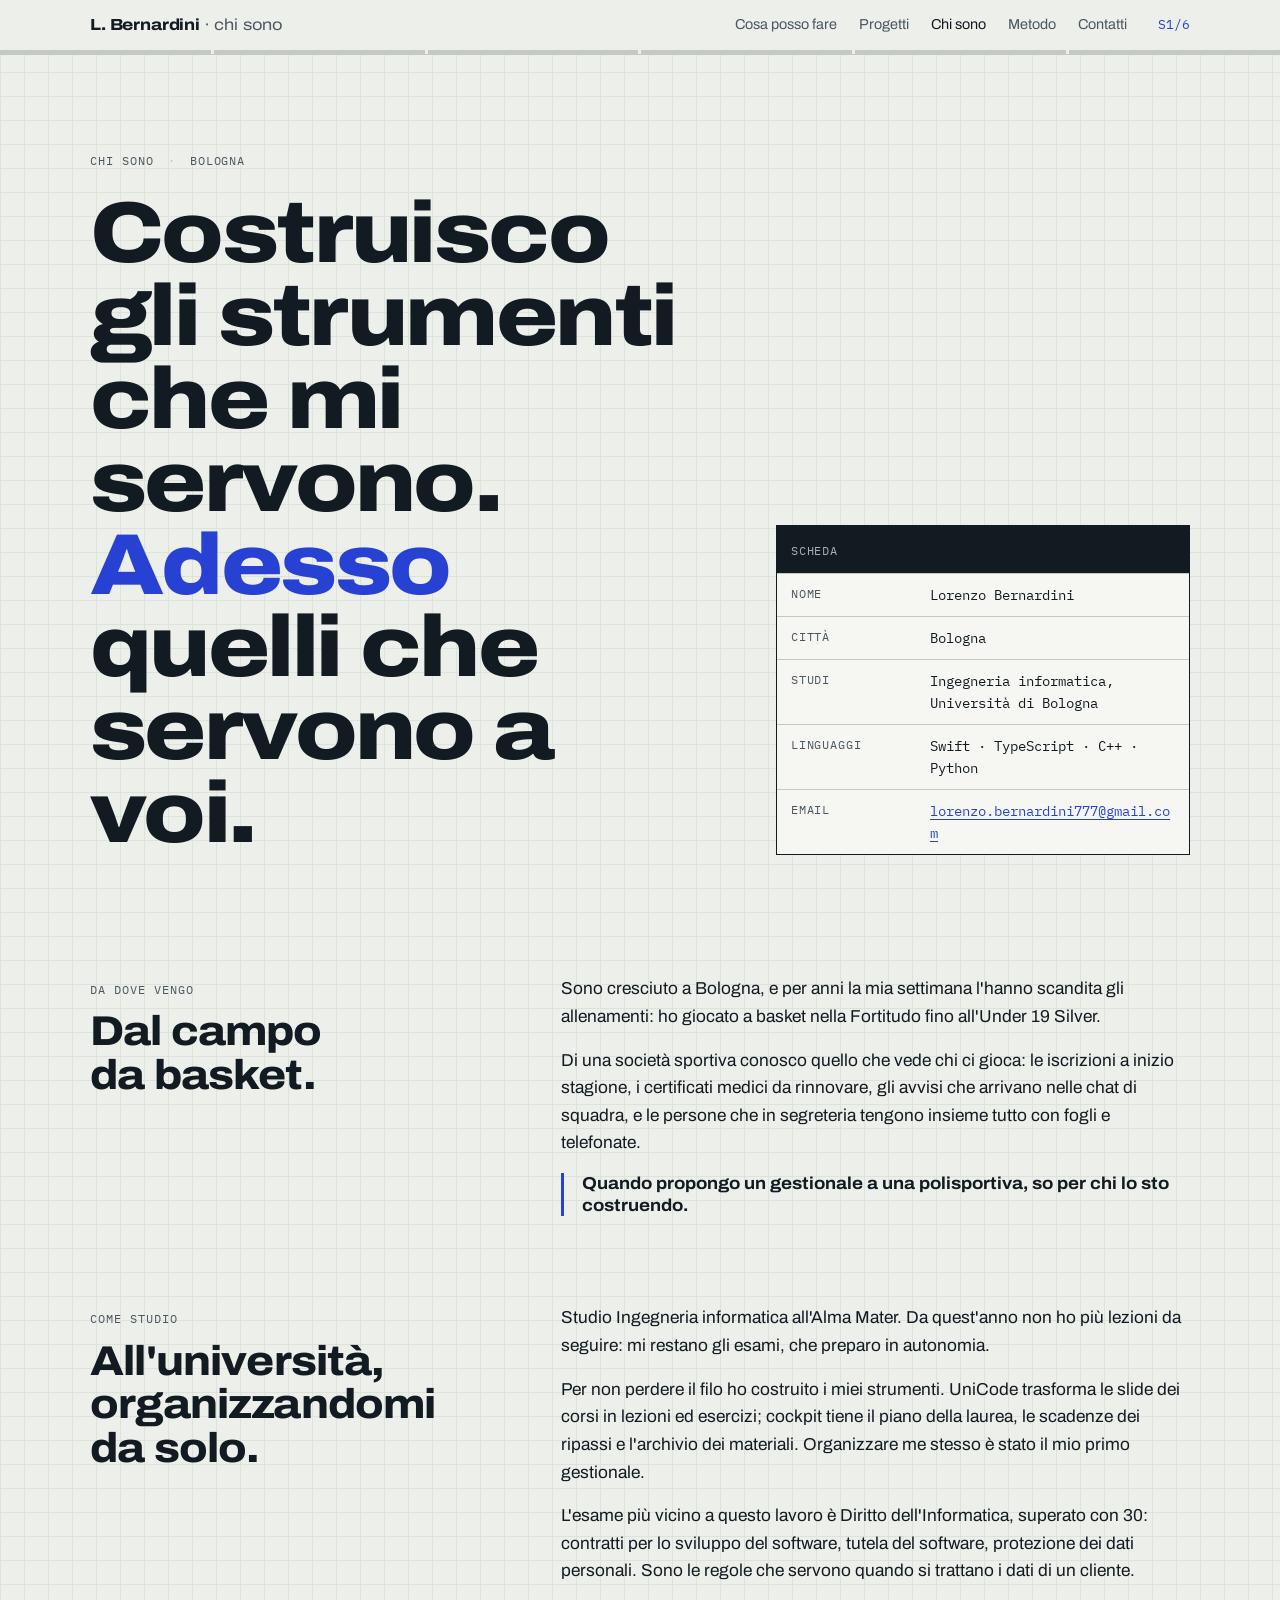
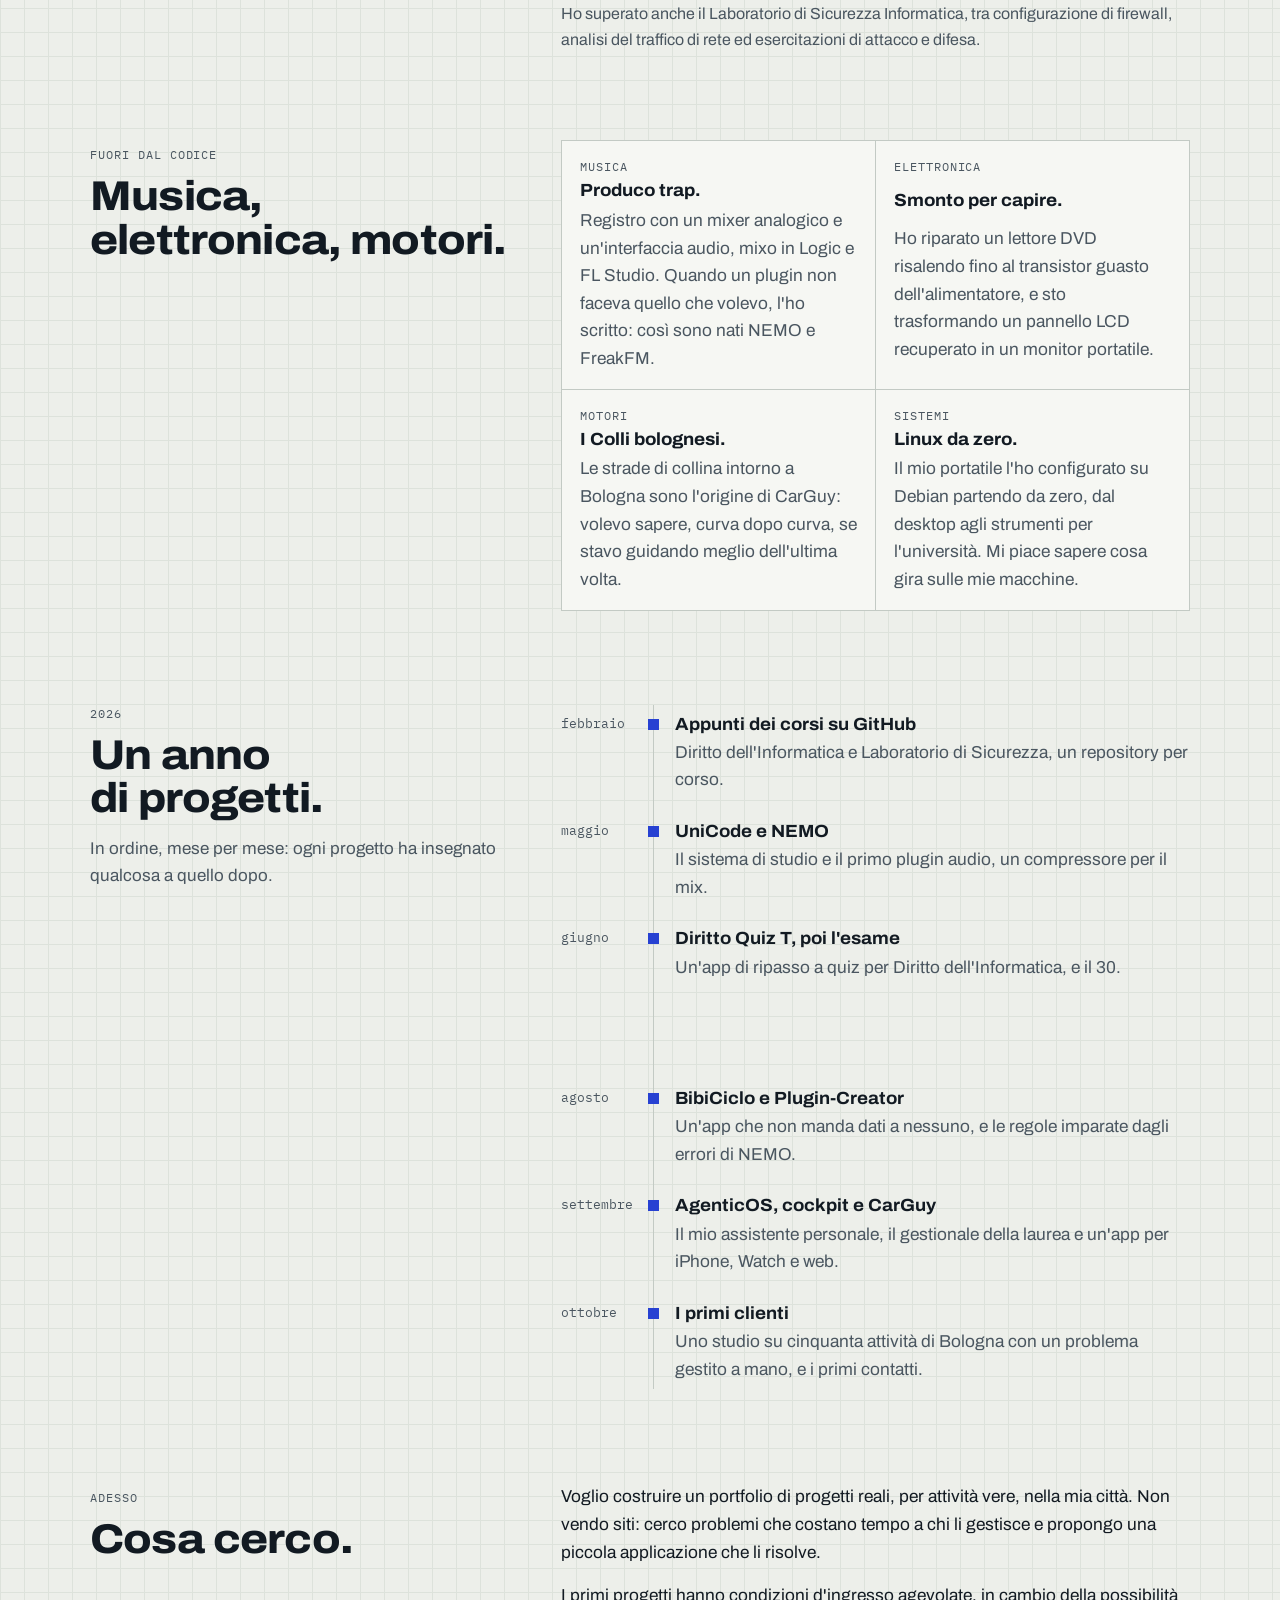
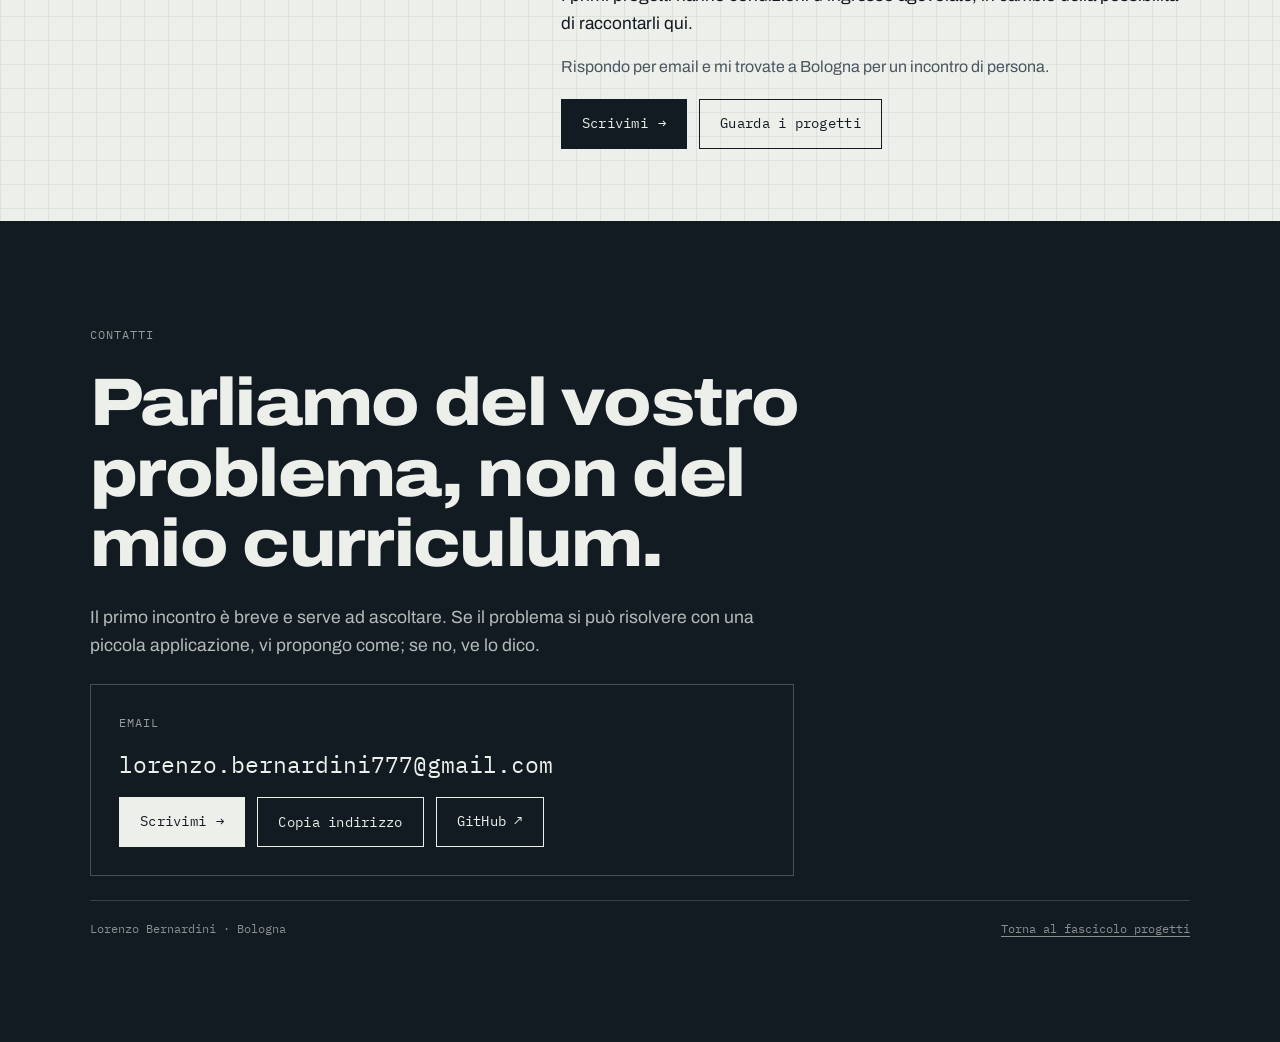
==== chisono.html @ 3ed221a1 "Funzioni da gestionale, cockpit, Chi sono, email" ====
<!doctype html>
<html lang="it">
<head>
<meta charset="utf-8">
<meta name="viewport" content="width=device-width, initial-scale=1, viewport-fit=cover">
<meta name="description" content="Chi è Lorenzo Bernardini: studente di Ingegneria informatica a Bologna, ex cestista della Fortitudo, produttore musicale.">
<title>Chi sono · Lorenzo Bernardini</title>
<link rel="preconnect" href="https://fonts.googleapis.com">
<link rel="preconnect" href="https://fonts.gstatic.com" crossorigin>
<link rel="stylesheet" href="https://fonts.googleapis.com/css2?family=Archivo:wdth,wght@62..125,300..900&family=IBM+Plex+Mono:wght@400;500;600&display=swap">
<link rel="stylesheet" href="assets/stile.css">
</head>
<body>
<header class="top">
  <div class="wrap top-row">
    <a class="brand" href="index.html">L. Bernardini <span>· chi sono</span></a>
    <nav class="nav" aria-label="Sezioni">
      <a href="index.html#funzioni">Cosa posso fare</a>
      <a href="index.html#progetti">Progetti</a>
      <a href="chisono.html" class="on" aria-current="page">Chi sono</a>
      <a href="index.html#metodo">Metodo</a>
      <a href="#contatti">Contatti</a>
      <span class="sector" id="sector" aria-hidden="true">S1/6</span>
    </nav>
  </div>
  <div class="sectors" aria-hidden="true"></div>
</header>

<main id="inizio">
  <section class="wrap bio-hero">
    <div>
      <div class="eyebrow label"><span>Chi sono</span><span>Bologna</span></div>
      <h1 id="titolo">Costruisco gli strumenti che mi servono. <em style="font-style:normal;color:var(--accent)">Adesso</em> quelli che servono a voi.</h1>
    </div>
    <div class="scheda rv">
      <div class="head"><span class="label">Scheda</span></div>
      <div><span class="label">Nome</span><span class="v">Lorenzo Bernardini</span></div>
      <div><span class="label">Città</span><span class="v">Bologna</span></div>
      <div><span class="label">Studi</span><span class="v">Ingegneria informatica, Università di Bologna</span></div>
      <div><span class="label">Linguaggi</span><span class="v">Swift · TypeScript · C++ · Python</span></div>
      <div><span class="label">Email</span><span class="v"><a href="#contatti">lorenzo.bernardini777@gmail.com</a></span></div>
    </div>
  </section>

  <div class="wrap chapters">
    <section class="chapter" id="campo" data-sector>
      <div class="rv">
        <span class="label">Da dove vengo</span>
        <h2>Dal campo da basket.</h2>
      </div>
      <div class="body rv">
        <p>Sono cresciuto a Bologna, e per anni la mia settimana l'hanno scandita gli allenamenti: ho giocato a basket nella Fortitudo fino all'Under 19 Silver.</p>
        <p>Di una società sportiva conosco quello che vede chi ci gioca: le iscrizioni a inizio stagione, i certificati medici da rinnovare, gli avvisi che arrivano nelle chat di squadra, e le persone che in segreteria tengono insieme tutto con fogli e telefonate.</p>
        <p class="pull">Quando propongo un gestionale a una polisportiva, so per chi lo sto costruendo.</p>
      </div>
    </section>

    <section class="chapter" id="studio" data-sector>
      <div class="rv">
        <span class="label">Come studio</span>
        <h2>All'università, organizzandomi da solo.</h2>
      </div>
      <div class="body rv">
        <p>Studio Ingegneria informatica all'Alma Mater. Da quest'anno non ho più lezioni da seguire: mi restano gli esami, che preparo in autonomia.</p>
        <p>Per non perdere il filo ho costruito i miei strumenti. UniCode trasforma le slide dei corsi in lezioni ed esercizi; cockpit tiene il piano della laurea, le scadenze dei ripassi e l'archivio dei materiali. Organizzare me stesso è stato il mio primo gestionale.</p>
        <p>L'esame più vicino a questo lavoro è Diritto dell'Informatica, superato con 30: contratti per lo sviluppo del software, tutela del software, protezione dei dati personali. Sono le regole che servono quando si trattano i dati di un cliente.</p>
        <p class="muted">Ho superato anche il Laboratorio di Sicurezza Informatica, tra configurazione di firewall, analisi del traffico di rete ed esercitazioni di attacco e difesa.</p>
      </div>
    </section>

    <section class="chapter" id="fuori" data-sector>
      <div class="rv">
        <span class="label">Fuori dal codice</span>
        <h2>Musica, elettronica, motori.</h2>
      </div>
      <div class="body rv">
        <div class="interests">
          <div><span class="label">Musica</span><h3>Produco trap.</h3><p>Registro con un mixer analogico e un'interfaccia audio, mixo in Logic e FL Studio. Quando un plugin non faceva quello che volevo, l'ho scritto: così sono nati NEMO e FreakFM.</p></div>
          <div><span class="label">Elettronica</span><h3>Smonto per capire.</h3><p>Ho riparato un lettore DVD risalendo fino al transistor guasto dell'alimentatore, e sto trasformando un pannello LCD recuperato in un monitor portatile.</p></div>
          <div><span class="label">Motori</span><h3>I Colli bolognesi.</h3><p>Le strade di collina intorno a Bologna sono l'origine di CarGuy: volevo sapere, curva dopo curva, se stavo guidando meglio dell'ultima volta.</p></div>
          <div><span class="label">Sistemi</span><h3>Linux da zero.</h3><p>Il mio portatile l'ho configurato su Debian partendo da zero, dal desktop agli strumenti per l'università. Mi piace sapere cosa gira sulle mie macchine.</p></div>
        </div>
      </div>
    </section>

    <section class="chapter" id="anno" data-sector>
      <div class="rv">
        <span class="label">2026</span>
        <h2>Un anno di progetti.</h2>
        <p style="color:var(--ink-2);margin-top:14px;max-width:26em">In ordine, mese per mese: ogni progetto ha insegnato qualcosa a quello dopo.</p>
      </div>
      <div class="body">
        <div class="timeline-wrap"><span class="fill" id="tl-fill" aria-hidden="true"></span>
        <ol class="timeline" id="timeline">
          <li class="rv"><time>febbraio</time><div><b>Appunti dei corsi su GitHub</b><p>Diritto dell'Informatica e Laboratorio di Sicurezza, un repository per corso.</p></div></li>
          <li class="rv"><time>maggio</time><div><b>UniCode e NEMO</b><p>Il sistema di studio e il primo plugin audio, un compressore per il mix.</p></div></li>
          <li class="rv"><time>giugno</time><div><b>Diritto Quiz T, poi l'esame</b><p>Un'app di ripasso a quiz per Diritto dell'Informatica, e il 30.</p></div></li>
          <li class="rv"><time>luglio</time><div><b>FreakFM e AcidMoog</b><p>Due sintetizzatori: uno FM con sequencer interno, uno per i bassi.</p></div></li>
          <li class="rv"><time>agosto</time><div><b>BibiCiclo e Plugin-Creator</b><p>Un'app che non manda dati a nessuno, e le regole imparate dagli errori di NEMO.</p></div></li>
          <li class="rv"><time>settembre</time><div><b>AgenticOS, cockpit e CarGuy</b><p>Il mio assistente personale, il gestionale della laurea e un'app per iPhone, Watch e web.</p></div></li>
          <li class="rv"><time>ottobre</time><div><b>I primi clienti</b><p>Uno studio su cinquanta attività di Bologna con un problema gestito a mano, e i primi contatti.</p></div></li>
        </ol></div>
      </div>
    </section>

    <section class="chapter" id="cerco" data-sector>
      <div class="rv">
        <span class="label">Adesso</span>
        <h2>Cosa cerco.</h2>
      </div>
      <div class="body rv">
        <p>Voglio costruire un portfolio di progetti reali, per attività vere, nella mia città. Non vendo siti: cerco problemi che costano tempo a chi li gestisce e propongo una piccola applicazione che li risolve.</p>
        <p>I primi progetti hanno condizioni d'ingresso agevolate, in cambio della possibilità di raccontarli qui.</p>
        <p class="muted">Rispondo per email e mi trovate a Bologna per un incontro di persona.</p>
        <div class="cta" style="margin-top:4px"><a class="btn primary" href="#contatti">Scrivimi <span class="arr">→</span></a><a class="btn" href="index.html#progetti">Guarda i progetti</a></div>
      </div>
    </section>
  </div>
</main>

<footer class="contact" id="contatti" data-sector>
  <div class="wrap">
    <span class="label" style="color:inherit;opacity:.6">Contatti</span>
    <h2 class="rv">Parliamo del vostro problema, non del mio curriculum.</h2>
    <p class="rv">Il primo incontro è breve e serve ad ascoltare. Se il problema si può risolvere con una piccola applicazione, vi propongo come; se no, ve lo dico.</p>
    <div class="mailbox rv">
      <span class="label" style="color:inherit;opacity:.6">Email</span>
      <span class="addr" id="addr">lorenzo.bernardini777@gmail.com</span>
      <div class="cta">
        <a class="btn primary" href="mailto:lorenzo.bernardini777@gmail.com">Scrivimi <span class="arr">→</span></a>
        <button type="button" class="btn" data-copia="lorenzo.bernardini777@gmail.com" aria-controls="addr">Copia indirizzo</button>
        <a class="btn" href="https://github.com/lberna777" target="_blank" rel="noopener">GitHub ↗</a>
      </div>
    </div>
    <div class="foot"><span>Lorenzo Bernardini · Bologna</span><span><a href="index.html" style="color:inherit">Torna al fascicolo progetti</a></span></div>
  </div>
</footer>

<script src="assets/sito.js"></script>
</body>
</html>
---- assets/stile.css ----
/* Layout: fascicolo tecnico su carta millimetrata. Ogni progetto è una tavola con il suo cartiglio;
   la barra in alto è divisa in settori come il cruscotto di CarGuy e si riempie scorrendo. */
:root {
  --paper: #EDEFEA;
  --paper-2: #E2E6E0;
  --sheet: #F6F7F3;
  --ink: #121A22;
  --ink-2: #4A5660;
  --rule: #C3CAC4;
  --grid: #DDE2DB;
  --accent: #2741D2;
  --accent-soft: #DCE1FA;
  --gain: #198A4B;
  --bezel: #0B0F14;
  --loss: #C93F2A;
  --warn: #A86A12;
  --font-display: "Archivo", "Helvetica Neue", Arial, sans-serif;
  --font-body: "Archivo", "Helvetica Neue", Arial, sans-serif;
  --font-mono: "IBM Plex Mono", ui-monospace, "SFMono-Regular", Menlo, monospace;
  --gutter: clamp(16px, 4vw, 40px);
  --maxw: 1180px;
  --ease: cubic-bezier(.2, .7, .15, 1);
}
@media (prefers-color-scheme: dark) {
  :root:not([data-theme="light"]) {
    --paper: #0D1217; --paper-2: #141B22; --sheet: #111820; --ink: #E3E7E2; --ink-2: #98A4AD;
    --rule: #28323B; --grid: #151D25; --accent: #8C9EFF; --accent-soft: #1C2550;
    --gain: #3FD283; --loss: #FF6E55; --warn: #E7AE4E; color-scheme: dark;
  }
}
:root[data-theme="dark"] {
  --paper: #0D1217; --paper-2: #141B22; --sheet: #111820; --ink: #E3E7E2; --ink-2: #98A4AD;
  --rule: #28323B; --grid: #151D25; --accent: #8C9EFF; --accent-soft: #1C2550;
  --gain: #3FD283; --loss: #FF6E55; --warn: #E7AE4E; color-scheme: dark;
}

*, *::before, *::after { box-sizing: border-box; }
html { scroll-behavior: smooth; -webkit-text-size-adjust: 100%; }
body {
  margin: 0;
  background-color: var(--paper);
  background-image:
    linear-gradient(var(--grid) 1px, transparent 1px),
    linear-gradient(90deg, var(--grid) 1px, transparent 1px);
  background-size: 24px 24px;
  color: var(--ink);
  font-family: var(--font-body);
  font-size: 1.0625rem;
  line-height: 1.6;
  font-variation-settings: "wdth" 100;
  overflow-x: hidden;
}
[hidden] { display: none !important; }
img { max-width: 100%; height: auto; display: block; }
a { color: var(--accent); text-underline-offset: 3px; text-decoration-thickness: 1px; }
a:hover { text-decoration-thickness: 2px; }
:focus-visible { outline: 2px solid var(--accent); outline-offset: 3px; border-radius: 2px; }
h1, h2, h3 { font-family: var(--font-display); text-wrap: balance; margin: 0; line-height: 1.05; }
p { margin: 0; }
.wrap { max-width: var(--maxw); margin-inline: auto; padding-inline: var(--gutter); }
.mono { font-family: var(--font-mono); }
.label {
  font-family: var(--font-mono); font-size: .75rem; letter-spacing: .08em;
  text-transform: uppercase; color: var(--ink-2);
}

/* ——— Barra in alto con i settori ——— */
.top {
  position: sticky; top: env(safe-area-inset-top, 0px); z-index: 20;
  background: color-mix(in srgb, var(--paper) 86%, transparent);
  backdrop-filter: blur(10px); -webkit-backdrop-filter: blur(10px);
  border-bottom: 1px solid var(--rule);
}
.top-row { display: flex; align-items: center; justify-content: space-between; gap: 16px; padding-block: 12px; }
.brand { font-family: var(--font-display); font-weight: 750; font-variation-settings: "wdth" 115; font-size: 1rem; color: var(--ink); text-decoration: none; letter-spacing: -.01em; }
.brand span { color: var(--ink-2); font-weight: 400; }
.nav { display: flex; gap: 22px; align-items: center; }
.nav a { color: var(--ink-2); text-decoration: none; font-size: .9rem; }
.nav a:hover, .nav a.on { color: var(--ink); }
.nav .sector { font-family: var(--font-mono); font-size: .8rem; color: var(--accent); min-width: 3.2em; text-align: right; font-variant-numeric: tabular-nums; }
.sectors { display: grid; grid-template-columns: repeat(5, 1fr); gap: 3px; height: 4px; }
.sectors i { background: var(--rule); position: relative; overflow: hidden; }
.sectors i b { position: absolute; inset: 0; background: var(--accent); transform-origin: left; transform: scaleX(var(--p, 0)); }
@media (max-width: 720px) { .nav a:not(.sector) { display: none; } }

/* ——— Apertura ——— */
.hero { padding-block: clamp(40px, 8vw, 96px) clamp(36px, 6vw, 72px); }
.hero-grid { display: grid; grid-template-columns: minmax(0, 1.15fr) minmax(0, .85fr); gap: clamp(28px, 5vw, 64px); align-items: center; }
@media (max-width: 900px) { .hero-grid { grid-template-columns: minmax(0, 1fr); } }
.eyebrow { display: flex; flex-wrap: wrap; gap: 6px 14px; margin-bottom: 22px; }
.eyebrow span + span::before { content: "·"; margin-right: 14px; color: var(--rule); }
.hero h1 {
  font-size: clamp(2.5rem, 6.4vw, 5rem); font-weight: 820; letter-spacing: -.025em;
  font-variation-settings: "wdth" 112; line-height: .98;
}
.hero h1 em { font-style: normal; color: var(--accent); }
.hero h1 .w { display: inline-block; }
.lede { margin-top: 26px; max-width: 34em; font-size: 1.15rem; color: var(--ink-2); }
.lede strong { color: var(--ink); font-weight: 600; }
.cta { display: flex; flex-wrap: wrap; gap: 12px; margin-top: 30px; }
.btn {
  display: inline-flex; align-items: center; gap: 10px; padding: 13px 20px;
  font-family: var(--font-mono); font-size: .85rem; letter-spacing: .02em; text-decoration: none;
  border: 1.5px solid var(--ink); color: var(--ink); background: transparent;
  transition: background .25s var(--ease), color .25s var(--ease), transform .25s var(--ease);
}
.btn:hover { transform: translateY(-2px); text-decoration: none; }
.btn.primary { background: var(--ink); color: var(--paper); }
.btn.primary:hover { background: var(--accent); border-color: var(--accent); }
.btn .arr { transition: transform .25s var(--ease); }
.btn:hover .arr { transform: translateX(4px); }

/* Pannello del delta dal vivo */
.live {
  position: relative; background: var(--sheet); border: 1px solid var(--rule);
  padding: 18px 18px 14px; box-shadow: 0 1px 0 var(--rule), 0 24px 48px -32px color-mix(in srgb, var(--ink) 40%, transparent);
}
.live-head { display: flex; justify-content: space-between; align-items: baseline; gap: 12px; }
.live canvas { width: 100%; aspect-ratio: 4 / 3; display: block; margin-top: 8px; }
.readout { display: grid; grid-template-columns: 1.4fr 1fr 1fr; gap: 1px; background: var(--rule); border: 1px solid var(--rule); margin-top: 10px; }
.readout div { background: var(--sheet); padding: 8px 10px; min-width: 0; }
.readout b { white-space: nowrap; display: block; font-family: var(--font-mono); font-weight: 600; font-size: 1.05rem; font-variant-numeric: tabular-nums; }
.readout .delta b { font-size: 1.6rem; line-height: 1.1; transition: color .3s; }
@media (max-width: 480px) { .readout .delta b { font-size: 1.25rem; } .readout div { padding: 8px; } }
.live figcaption { margin-top: 10px; font-size: .78rem; color: var(--ink-2); }

/* ——— Fascia dei numeri ——— */
.facts { border-block: 1px solid var(--rule); background: color-mix(in srgb, var(--sheet) 70%, transparent); }
.facts-grid { display: grid; grid-template-columns: repeat(4, minmax(0, 1fr)); }
.fact { padding: 26px 20px 24px; border-left: 1px solid var(--rule); min-width: 0; }
.fact:first-child { border-left: 0; padding-left: 0; }
.fact .n { font-family: var(--font-display); font-weight: 800; font-variation-settings: "wdth" 120; font-size: clamp(2rem, 4vw, 2.9rem); line-height: 1; font-variant-numeric: tabular-nums; letter-spacing: -.02em; }
.fact .n small { font-size: .5em; color: var(--accent); margin-left: 2px; }
.fact p { margin-top: 8px; font-size: .9rem; color: var(--ink-2); max-width: 22ch; }
@media (max-width: 760px) {
  .facts-grid { grid-template-columns: repeat(2, minmax(0, 1fr)); }
  .fact:nth-child(odd) { border-left: 0; padding-left: 0; }
  .fact:nth-child(n+3) { border-top: 1px solid var(--rule); }
}

/* ——— Sezioni ——— */
section.block { padding-block: clamp(64px, 10vw, 120px); }
.sec-head { display: grid; grid-template-columns: minmax(0, 1fr) minmax(0, 1fr); gap: 20px 48px; align-items: end; margin-bottom: clamp(32px, 5vw, 56px); }
@media (max-width: 800px) { .sec-head { grid-template-columns: minmax(0, 1fr); } }
.sec-head h2 { font-size: clamp(2rem, 4.4vw, 3.3rem); font-weight: 780; font-variation-settings: "wdth" 110; letter-spacing: -.02em; margin-top: 10px; }
.sec-head p { color: var(--ink-2); max-width: 36em; }

/* Quota: linea di misura che si disegna */
.quota { display: block; width: 100%; height: 18px; margin-top: 16px; color: var(--ink-2); overflow: visible; }
.quota path { fill: none; stroke: currentColor; stroke-width: 1; vector-effect: non-scaling-stroke; }
.quota text { fill: currentColor; font-family: var(--font-mono); font-size: 11px; }

/* Offerte per chi ha un'attività */
.offers { display: grid; grid-template-columns: repeat(3, minmax(0, 1fr)); gap: 0; border-top: 1.5px solid var(--ink); }
@media (max-width: 900px) { .offers { grid-template-columns: minmax(0, 1fr); } }
.offer { padding: 26px 26px 30px 0; min-width: 0; display: flex; flex-direction: column; gap: 12px; }
.offer + .offer { padding-left: 26px; border-left: 1px solid var(--rule); }
@media (max-width: 900px) { .offer + .offer { padding-left: 0; border-left: 0; border-top: 1px solid var(--rule); } }
.offer h3 { font-size: 1.45rem; font-weight: 720; font-variation-settings: "wdth" 108; }
.offer p { color: var(--ink-2); }
.offer .proof { margin-top: auto; padding-top: 12px; font-size: .88rem; border-top: 1px dashed var(--rule); color: var(--ink); }
.offer .proof .label { display: block; margin-bottom: 2px; }
.promise {
  margin-top: 40px; padding: 22px 24px; background: var(--accent-soft); color: var(--ink);
  display: grid; grid-template-columns: auto minmax(0, 1fr); gap: 18px; align-items: start;
}
.promise .label { color: var(--accent); padding-top: 4px; }
@media (max-width: 600px) { .promise { grid-template-columns: minmax(0, 1fr); gap: 6px; } }

/* ——— Tavole ——— */
.tavola { background: var(--sheet); border: 1.5px solid var(--ink); margin-bottom: clamp(36px, 6vw, 64px); position: relative; }
.cartiglio { display: grid; grid-template-columns: auto minmax(0, 1.4fr) repeat(3, minmax(0, 1fr)); border-bottom: 1.5px solid var(--ink); }
.cartiglio > div { padding: 10px 14px; border-left: 1px solid var(--rule); min-width: 0; }
.cartiglio > div:first-child { border-left: 0; background: var(--ink); color: var(--sheet); display: flex; flex-direction: column; justify-content: center; }
.cartiglio > div:first-child .label { color: inherit; opacity: .7; }
.cartiglio .v { font-family: var(--font-mono); font-size: .86rem; overflow-wrap: anywhere; }
.cartiglio .tav { font-family: var(--font-display); font-weight: 800; font-size: 1.5rem; line-height: 1; font-variation-settings: "wdth" 120; }
.cartiglio .name { font-family: var(--font-display); font-weight: 780; font-size: 1.35rem; font-variation-settings: "wdth" 112; line-height: 1.1; }
@media (max-width: 820px) {
  .cartiglio { grid-template-columns: auto minmax(0, 1fr); }
  .cartiglio > div:nth-child(n+3) { border-top: 1px solid var(--rule); }
  .cartiglio > div:nth-child(3) { border-left: 0; }
  .cartiglio > div:nth-child(5) { grid-column: 1 / -1; border-left: 0; }
}
.tav-body { display: grid; grid-template-columns: minmax(0, 1.05fr) minmax(0, .95fr); gap: clamp(24px, 4vw, 48px); padding: clamp(20px, 4vw, 40px); }
.tav-body.flip { grid-template-columns: minmax(0, .95fr) minmax(0, 1.05fr); }
@media (max-width: 900px) { .tav-body, .tav-body.flip { grid-template-columns: minmax(0, 1fr); } .tav-body.flip .tav-fig { order: 2; } }
.tav-text { min-width: 0; display: flex; flex-direction: column; gap: 18px; }
.tav-text h3 { font-size: clamp(1.6rem, 3vw, 2.2rem); font-weight: 780; font-variation-settings: "wdth" 106; letter-spacing: -.015em; }
.tav-text .intro { font-size: 1.1rem; }
.feat { list-style: none; padding: 0; margin: 0; display: grid; gap: 0; border-top: 1px solid var(--rule); }
.feat li { display: grid; grid-template-columns: 9.5em minmax(0, 1fr); gap: 14px; padding: 11px 0; border-bottom: 1px solid var(--rule); font-size: .97rem; }
.feat li .label { padding-top: 3px; }
@media (max-width: 520px) { .feat li { grid-template-columns: minmax(0, 1fr); gap: 2px; } }
.scelte { background: var(--paper-2); padding: 16px 18px; display: grid; gap: 8px; font-size: .95rem; }
.scelte p::before { content: "→ "; color: var(--accent); font-family: var(--font-mono); }
.links { display: flex; flex-wrap: wrap; gap: 10px; }
.links a { font-family: var(--font-mono); font-size: .82rem; padding: 8px 12px; border: 1px solid var(--rule); text-decoration: none; color: var(--ink); background: var(--sheet); transition: border-color .2s, color .2s; }
.links a:hover { border-color: var(--accent); color: var(--accent); }
.links a span { color: var(--accent); }
.serve { font-size: .92rem; color: var(--ink-2); border-left: 2px solid var(--accent); padding-left: 14px; }
.serve strong { color: var(--ink); }

.tav-fig { min-width: 0; margin: 0; display: flex; flex-direction: column; gap: 12px; }
.tav-fig figcaption { font-size: .8rem; color: var(--ink-2); }
.phones { display: grid; grid-template-columns: repeat(2, minmax(0, 1fr)); gap: 14px; align-items: start; }
.phone { border-radius: 26px; overflow: hidden; border: 6px solid var(--bezel); background: var(--bezel); max-width: 100%; }
.phone img { width: 100%; }
.phones .phone:nth-child(2) { margin-top: 48px; }
.strip { border: 1px solid var(--rule); background: #05070A; max-width: 100%; }
.plate { border: 1px solid var(--rule); background: var(--paper-2); padding: 18px; display: grid; place-items: center; }
.plate img { max-height: 520px; width: auto; max-width: 100%; }
.plate .phone { width: min(300px, 100%); }

/* Rivelazione delle immagini: tendina di plotter */
.wipe { clip-path: inset(0 0 0 0); transition: clip-path 1.1s var(--ease); }

/* Mini quiz */
.quiz { border: 1px solid var(--rule); background: var(--paper-2); padding: 20px; display: grid; gap: 14px; }
.quiz-q { font-weight: 600; font-size: 1.05rem; }
.quiz-o { display: grid; gap: 8px; }
.quiz-o button {
  text-align: left; font: inherit; font-size: .95rem; color: var(--ink); background: var(--sheet);
  border: 1px solid var(--rule); padding: 11px 14px; cursor: pointer; display: grid; grid-template-columns: 1.6em minmax(0, 1fr); gap: 6px;
  transition: border-color .2s, background .2s, transform .2s var(--ease);
}
.quiz-o button:hover:not(:disabled) { border-color: var(--accent); transform: translateX(3px); }
.quiz-o button .k { font-family: var(--font-mono); color: var(--ink-2); }
.quiz-o button.ok { border-color: var(--gain); background: color-mix(in srgb, var(--gain) 12%, var(--sheet)); }
.quiz-o button.ko { border-color: var(--loss); background: color-mix(in srgb, var(--loss) 12%, var(--sheet)); }
.quiz-o button:disabled { cursor: default; }
.quiz-e { font-size: .9rem; color: var(--ink-2); min-height: 1.6em; }
.leitner { position: relative; display: grid; grid-template-columns: repeat(5, minmax(0, 1fr)); gap: 6px; }
.leitner div { border: 1px solid var(--rule); padding: 6px 4px; text-align: center; font-family: var(--font-mono); font-size: .7rem; color: var(--ink-2); background: var(--sheet); position: relative; min-height: 52px; }
.leitner div b { display: block; font-size: .68rem; font-weight: 400; }
.leitner .card { position: absolute; left: 50%; bottom: 6px; width: 22px; height: 14px; margin-left: -11px; background: var(--accent); transition: transform .6s var(--ease); }
.quiz-reset { justify-self: start; font-family: var(--font-mono); font-size: .78rem; background: none; border: 0; color: var(--accent); cursor: pointer; padding: 0; text-decoration: underline; text-underline-offset: 3px; }

/* Plugin audio */
.plugins { display: grid; grid-template-columns: repeat(2, minmax(0, 1fr)); gap: 1px; background: var(--rule); border: 1px solid var(--rule); }
@media (max-width: 600px) { .plugins { grid-template-columns: minmax(0, 1fr); } }
.plugins div { background: var(--sheet); padding: 14px 16px; min-width: 0; }
.plugins h4 { margin: 0 0 4px; font-family: var(--font-display); font-weight: 720; font-size: 1.05rem; font-variation-settings: "wdth" 108; }
.plugins p { font-size: .9rem; color: var(--ink-2); }

/* Strumenti personali */
.tools { display: grid; grid-template-columns: repeat(3, minmax(0, 1fr)); gap: 0; border-top: 1px solid var(--rule); }
@media (max-width: 820px) { .tools { grid-template-columns: minmax(0, 1fr); } }
.tools > div { padding: 18px 20px 20px 0; min-width: 0; }
.tools > div + div { padding-left: 20px; border-left: 1px solid var(--rule); }
@media (max-width: 820px) { .tools > div + div { padding-left: 0; border-left: 0; border-top: 1px solid var(--rule); } }
.tools h4 { margin: 0 0 6px; font-family: var(--font-display); font-weight: 720; font-size: 1.15rem; font-variation-settings: "wdth" 108; }
.tools p { font-size: .93rem; color: var(--ink-2); }

/* ——— Metodo ——— */
.steps { list-style: none; margin: 0; padding: 0; counter-reset: s; position: relative; }
.steps::before { content: ""; position: absolute; left: 21px; top: 8px; bottom: 8px; width: 1px; background: var(--rule); }
.steps li { counter-increment: s; display: grid; grid-template-columns: 44px minmax(0, 1fr); gap: 20px; padding-block: 16px; position: relative; }
.steps li::before {
  content: counter(s); width: 44px; height: 44px; display: grid; place-items: center; background: var(--paper);
  border: 1.5px solid var(--ink); font-family: var(--font-mono); font-weight: 600; position: relative; z-index: 1;
  transition: background .4s, color .4s;
}
.steps li.in::before { background: var(--ink); color: var(--paper); }
.steps h3 { font-size: 1.3rem; font-weight: 720; font-variation-settings: "wdth" 108; margin-top: 8px; }
.steps p { color: var(--ink-2); margin-top: 6px; max-width: 40em; }
.steps p b { color: var(--ink); font-weight: 600; }
.method-grid { display: grid; grid-template-columns: minmax(0, 1.1fr) minmax(0, .9fr); gap: clamp(28px, 5vw, 64px); align-items: start; }
@media (max-width: 900px) { .method-grid { grid-template-columns: minmax(0, 1fr); } }
.precision { position: sticky; top: 90px; background: var(--ink); color: var(--paper); padding: clamp(22px, 3vw, 32px); display: grid; gap: 16px; }
.precision h3 { font-size: 1.6rem; font-weight: 780; font-variation-settings: "wdth" 110; }
.precision p { color: color-mix(in srgb, var(--paper) 78%, var(--ink)); }
.precision .label { color: color-mix(in srgb, var(--paper) 60%, var(--ink)); }
.parity { font-family: var(--font-mono); font-size: .8rem; display: grid; grid-template-columns: minmax(0, 1fr) auto minmax(0, 1fr); gap: 6px 10px; align-items: center; border-top: 1px solid color-mix(in srgb, var(--paper) 25%, var(--ink)); padding-top: 14px; }
.parity span:nth-child(3n+2) { color: var(--gain); }
.parity .h { color: color-mix(in srgb, var(--paper) 60%, var(--ink)); }

/* ——— Per chi è tecnico ——— */
.tech-grid { display: grid; grid-template-columns: minmax(0, 1fr); gap: 32px; }
.diagram { background: var(--sheet); border: 1px solid var(--rule); padding: 18px; overflow-x: auto; }
.diagram svg { display: block; min-width: 640px; width: 100%; height: auto; }
.diagram .box { fill: var(--sheet); stroke: var(--ink); stroke-width: 1.5; }
.diagram .box.core { fill: var(--accent-soft); stroke: var(--accent); }
.diagram .t1 { fill: var(--ink); font-family: var(--font-display); font-weight: 700; font-size: 15px; }
.diagram .t2 { fill: var(--ink-2); font-family: var(--font-mono); font-size: 10.5px; }
.diagram .ln { fill: none; stroke: var(--ink-2); stroke-width: 1.2; }
.diagram .ln.dash { stroke: var(--accent); stroke-dasharray: 5 4; }
.diagram .lt { fill: var(--ink-2); font-family: var(--font-mono); font-size: 10px; }
.diagram .lt.a { fill: var(--accent); }
.diagram .arrow { fill: var(--ink-2); }
.diagram .arrow.a { fill: var(--accent); }
.table-wrap { overflow-x: auto; border: 1px solid var(--rule); background: var(--sheet); }
table { border-collapse: collapse; width: 100%; min-width: 680px; font-size: .9rem; }
th, td { text-align: left; padding: 11px 14px; border-bottom: 1px solid var(--rule); vertical-align: top; }
th { font-family: var(--font-mono); font-weight: 500; font-size: .72rem; letter-spacing: .08em; text-transform: uppercase; color: var(--ink-2); background: var(--paper-2); }
td:first-child { font-weight: 650; white-space: nowrap; }
td .mono { font-size: .82rem; }
tr:last-child td { border-bottom: 0; }
.kit { display: flex; flex-wrap: wrap; gap: 8px; }
.kit span { font-family: var(--font-mono); font-size: .8rem; padding: 6px 10px; border: 1px solid var(--rule); background: var(--sheet); }
.kit span.ai { border-color: var(--accent); }
.kit-note { margin-top: 12px; font-size: .92rem; color: var(--ink-2); max-width: 46em; }

/* ——— Formazione e contatti ——— */
.edu { display: grid; grid-template-columns: minmax(0, 1fr) minmax(0, 1fr); gap: clamp(24px, 4vw, 56px); }
@media (max-width: 800px) { .edu { grid-template-columns: minmax(0, 1fr); } }
.edu h3 { font-size: 1.35rem; font-weight: 720; font-variation-settings: "wdth" 108; margin-bottom: 10px; }
.edu ul { margin: 0; padding: 0; list-style: none; border-top: 1px solid var(--rule); }
.edu li { display: flex; justify-content: space-between; gap: 16px; padding: 10px 0; border-bottom: 1px solid var(--rule); font-size: .97rem; }
.edu li span:last-child { font-family: var(--font-mono); color: var(--ink-2); font-size: .85rem; white-space: nowrap; }
.contact { background: var(--ink); color: var(--paper); }
.contact .wrap { padding-block: clamp(56px, 9vw, 104px); display: grid; gap: 24px; }
.contact h2 { font-size: clamp(2.2rem, 5.5vw, 4.2rem); font-weight: 820; font-variation-settings: "wdth" 114; letter-spacing: -.025em; max-width: 14em; }
.contact p { color: color-mix(in srgb, var(--paper) 75%, var(--ink)); max-width: 38em; font-size: 1.1rem; }
.contact .btn { border-color: var(--paper); color: var(--paper); }
.contact .btn.primary { background: var(--paper); color: var(--ink); }
.contact .btn.primary:hover { background: var(--accent); border-color: var(--accent); color: var(--paper); }
.foot { font-family: var(--font-mono); font-size: .75rem; color: color-mix(in srgb, var(--paper) 55%, var(--ink)); border-top: 1px solid color-mix(in srgb, var(--paper) 18%, var(--ink)); padding-top: 18px; display: flex; flex-wrap: wrap; justify-content: space-between; gap: 8px; }

/* ——— Animazioni (solo con JS e senza riduzione del movimento) ——— */
.rv { transition: opacity .9s var(--ease), transform .9s var(--ease); transition-delay: var(--d, 0s); }
.js .rv.wait { opacity: 0; transform: translateY(32px); }
.js .rv.wait .wipe, .js .wipe.rv.wait { clip-path: inset(0 0 100% 0); }
.js .rv.wait.wipe { opacity: 1; transform: none; }
.quota path { stroke-dasharray: 1; stroke-dashoffset: 0; transition: stroke-dashoffset 1.2s var(--ease) .2s; }
.js .rv.wait .quota path { stroke-dashoffset: 1; }
@keyframes rise { from { opacity: 0; transform: translateY(.45em); } to { opacity: 1; transform: none; } }
.js .hero h1 .w { animation: rise .9s var(--ease) both; animation-delay: calc(var(--i) * 70ms + 80ms); }
@media (prefers-reduced-motion: reduce) {
  html { scroll-behavior: auto; }
  .js .rv.wait { opacity: 1; transform: none; }
  .js .rv.wait .wipe, .js .wipe.rv.wait { clip-path: none; }
  .js .hero h1 .w { animation: none; }
  .rv, .wipe, .quota path { transition: none; }
}

/* ——— Esploratore delle funzioni ——— */
.explorer { display: grid; grid-template-columns: minmax(220px, 300px) minmax(0, 1fr); border: 1.5px solid var(--ink); background: var(--sheet); }
@media (max-width: 900px) { .explorer { grid-template-columns: minmax(0, 1fr); } }
.ex-tabs { display: flex; flex-direction: column; border-right: 1.5px solid var(--ink); }
@media (max-width: 900px) { .ex-tabs { flex-direction: row; overflow-x: auto; border-right: 0; border-bottom: 1.5px solid var(--ink); scrollbar-width: thin; } }
.ex-tabs button {
  font: inherit; text-align: left; background: transparent; color: var(--ink); border: 0; border-bottom: 1px solid var(--rule);
  padding: 14px 18px; cursor: pointer; display: grid; gap: 2px; transition: background .25s var(--ease), color .25s var(--ease);
}
.ex-tabs button:last-child { border-bottom: 0; }
@media (max-width: 900px) { .ex-tabs button { border-bottom: 0; border-right: 1px solid var(--rule); flex: 0 0 auto; min-width: 11.5em; } }
.ex-tabs button b { font-family: var(--font-display); font-weight: 700; font-size: 1.02rem; font-variation-settings: "wdth" 106; }
.ex-tabs button span { font-family: var(--font-mono); font-size: .7rem; letter-spacing: .06em; text-transform: uppercase; color: var(--ink-2); }
.ex-tabs button:hover { background: var(--paper-2); }
.ex-tabs button[aria-selected="true"] { background: var(--ink); color: var(--paper); }
.ex-tabs button[aria-selected="true"] span { color: color-mix(in srgb, var(--paper) 65%, var(--ink)); }
.ex-panel { padding: clamp(20px, 3.5vw, 36px); display: grid; grid-template-columns: minmax(0, 1fr) minmax(0, 1fr); gap: clamp(20px, 3vw, 36px); align-items: start; min-width: 0; }
@media (max-width: 1100px) { .ex-panel { grid-template-columns: minmax(0, 1fr); } }
.ex-panel.show { animation: panelIn .55s var(--ease) both; }
@keyframes panelIn { from { opacity: 0; transform: translateY(12px); } to { opacity: 1; transform: none; } }
.ex-text { display: grid; gap: 16px; min-width: 0; }
.ex-text h3 { font-size: clamp(1.4rem, 2.6vw, 1.85rem); font-weight: 760; font-variation-settings: "wdth" 106; letter-spacing: -.01em; }
.ex-text .pair { display: grid; gap: 4px; padding-top: 12px; border-top: 1px solid var(--rule); }
.ex-text .pair p { color: var(--ink-2); }
.ex-text .pair.voi { border-top: 1.5px solid var(--accent); }
.ex-text .pair.voi .label { color: var(--accent); }
.ex-text .pair.voi p { color: var(--ink); }
.ex-text .fonte { font-size: .85rem; }

.mock { border: 1px solid var(--rule); background: var(--paper); min-width: 0; }
.mock-bar { display: flex; justify-content: space-between; gap: 10px; padding: 8px 12px; border-bottom: 1px solid var(--rule); background: var(--paper-2); }
.mock-body { padding: 14px; display: grid; gap: 10px; }
.mock-note { font-size: .75rem; color: var(--ink-2); padding: 0 14px 12px; }
.m-row { display: grid; grid-template-columns: minmax(0, 1fr) auto; gap: 4px 12px; align-items: center; padding: 10px 12px; background: var(--sheet); border: 1px solid var(--rule); }
.m-row small { grid-column: 1; color: var(--ink-2); font-size: .8rem; }
.m-row .chip { grid-row: 1 / span 2; grid-column: 2; }
.chip { font-family: var(--font-mono); font-size: .7rem; padding: 4px 8px; border: 1px solid currentColor; white-space: nowrap; }
.chip.late { color: var(--loss); } .chip.soon { color: var(--warn); } .chip.ok { color: var(--gain); }
.m-tiles { display: grid; grid-template-columns: repeat(3, minmax(0, 1fr)); gap: 8px; }
.m-tiles div { background: var(--sheet); border: 1px solid var(--rule); padding: 10px; min-width: 0; }
.m-tiles b { display: block; font-family: var(--font-display); font-weight: 800; font-size: 1.9rem; line-height: 1.1; font-variation-settings: "wdth" 115; }
.m-tiles small { font-size: .78rem; color: var(--ink-2); display: block; }
.m-tiles .late b { color: var(--loss); } .m-tiles .soon b { color: var(--warn); }
.m-log { list-style: none; margin: 0; padding: 0; font-family: var(--font-mono); font-size: .78rem; display: grid; gap: 6px; }
.m-log li { display: grid; grid-template-columns: 3.4em minmax(0, 1fr); gap: 8px; }
.m-log li span:first-child { color: var(--accent); }
.m-shot { display: block; width: 100%; background: #0E1114; }
.m-search { display: flex; align-items: center; gap: 8px; border: 1.5px solid var(--ink); background: var(--sheet); padding: 8px 10px; }
.m-search input { flex: 1; min-width: 0; border: 0; background: transparent; font: inherit; color: var(--ink); outline: none; }
.m-search kbd { font-family: var(--font-mono); font-size: .68rem; border: 1px solid var(--rule); padding: 2px 5px; color: var(--ink-2); }
.m-docs { list-style: none; margin: 0; padding: 0; display: grid; gap: 6px; }
.m-docs li { display: grid; grid-template-columns: minmax(0, 1fr) auto; gap: 10px; padding: 8px 10px; background: var(--sheet); border: 1px solid var(--rule); font-size: .88rem; }
.m-docs li span:last-child { font-family: var(--font-mono); font-size: .7rem; color: var(--ink-2); }
.m-mail { background: var(--sheet); border: 1px solid var(--rule); padding: 12px 14px; display: grid; gap: 6px; font-size: .9rem; transition: border-color .3s; }
.m-mail .hdr { font-family: var(--font-mono); font-size: .74rem; color: var(--ink-2); display: grid; gap: 2px; }
.m-mail.approvata { border-color: var(--gain); }
.m-mail .stato { font-family: var(--font-mono); font-size: .72rem; color: var(--warn); }
.m-mail.approvata .stato { color: var(--gain); }
.m-actions { display: flex; gap: 8px; }
.m-actions button { font-family: var(--font-mono); font-size: .78rem; padding: 7px 12px; border: 1.5px solid var(--ink); background: var(--ink); color: var(--paper); cursor: pointer; }
.m-actions button.sec { background: transparent; color: var(--ink); }
.m-lock { list-style: none; margin: 0; padding: 0; display: grid; gap: 6px; }
.m-lock li { display: grid; grid-template-columns: minmax(0, 1fr) auto; gap: 10px; padding: 9px 12px; background: var(--sheet); border: 1px solid var(--rule); font-size: .88rem; }
.m-lock li span:last-child { font-family: var(--font-mono); font-size: .72rem; color: var(--gain); }

/* ——— Teaser «Chi sono» ——— */
.who { display: grid; grid-template-columns: minmax(0, .9fr) minmax(0, 1.1fr); gap: clamp(24px, 5vw, 64px); align-items: center; border-top: 1.5px solid var(--ink); padding-top: clamp(28px, 4vw, 44px); }
@media (max-width: 860px) { .who { grid-template-columns: minmax(0, 1fr); } }
.who h2 { font-size: clamp(2rem, 4.4vw, 3.3rem); font-weight: 780; font-variation-settings: "wdth" 110; letter-spacing: -.02em; margin-top: 10px; }
.who-facts { list-style: none; margin: 0; padding: 0; display: grid; gap: 0; border-top: 1px solid var(--rule); }
.who-facts li { display: grid; grid-template-columns: 8em minmax(0, 1fr); gap: 14px; padding: 12px 0; border-bottom: 1px solid var(--rule); }
@media (max-width: 520px) { .who-facts li { grid-template-columns: minmax(0, 1fr); gap: 2px; } }

/* ——— Contatti ——— */
.mailbox { display: grid; gap: 14px; padding: clamp(18px, 3vw, 28px); border: 1px solid color-mix(in srgb, var(--paper) 25%, var(--ink)); max-width: 44rem; }
.mailbox .addr { font-family: var(--font-mono); font-size: clamp(1rem, 2.6vw, 1.45rem); color: var(--paper); overflow-wrap: anywhere; user-select: all; }
.mailbox .cta { margin-top: 0; }

/* ——— Pagina «Chi sono» ——— */
.bio-hero { padding-block: clamp(40px, 8vw, 96px) clamp(28px, 4vw, 48px); display: grid; grid-template-columns: minmax(0, 1.2fr) minmax(0, .8fr); gap: clamp(28px, 5vw, 64px); align-items: end; }
@media (max-width: 900px) { .bio-hero { grid-template-columns: minmax(0, 1fr); } }
.bio-hero h1 { font-size: clamp(2.6rem, 7vw, 5.4rem); font-weight: 830; font-variation-settings: "wdth" 114; letter-spacing: -.03em; line-height: .96; }
.scheda { border: 1.5px solid var(--ink); background: var(--sheet); }
.scheda > div { display: grid; grid-template-columns: 7.5em minmax(0, 1fr); gap: 12px; padding: 10px 14px; border-bottom: 1px solid var(--rule); }
.scheda > div:last-child { border-bottom: 0; }
.scheda .v { font-family: var(--font-mono); font-size: .86rem; overflow-wrap: anywhere; }
.scheda .head { background: var(--ink); color: var(--paper); display: block; }
.scheda .head .label { color: inherit; opacity: .7; }
.chapters { display: grid; gap: clamp(40px, 7vw, 88px); padding-block: clamp(40px, 6vw, 72px); }
.chapter { display: grid; grid-template-columns: minmax(0, .8fr) minmax(0, 1.2fr); gap: clamp(20px, 4vw, 56px); align-items: start; }
@media (max-width: 860px) { .chapter { grid-template-columns: minmax(0, 1fr); } }
.chapter h2 { font-size: clamp(1.8rem, 3.6vw, 2.6rem); font-weight: 780; font-variation-settings: "wdth" 110; letter-spacing: -.02em; margin-top: 8px; }
.chapter .body { display: grid; gap: 16px; max-width: 40em; }
.chapter .body p { font-size: 1.08rem; }
.chapter .body p.muted { color: var(--ink-2); font-size: 1rem; }
.pull { font-family: var(--font-display); font-weight: 700; font-variation-settings: "wdth" 108; font-size: clamp(1.25rem, 2.4vw, 1.6rem); line-height: 1.25; border-left: 3px solid var(--accent); padding-left: 18px; }
.timeline { list-style: none; margin: 0; padding: 0; position: relative; display: grid; gap: 0; }
.timeline::before { content: ""; position: absolute; left: 5.4em; top: 6px; bottom: 6px; width: 1.5px; background: var(--rule); }
.timeline-wrap { position: relative; }
.timeline-wrap .fill { position: absolute; z-index: 1; left: 5.4em; top: 6px; width: 1.5px; background: var(--accent); height: 0; transition: height .2s linear; }
.timeline li { display: grid; grid-template-columns: 5.4em minmax(0, 1fr); gap: 22px; padding: 12px 0; position: relative; }
.timeline li::after { content: ""; position: absolute; left: calc(5.4em - 5px); top: 20px; width: 11px; height: 11px; background: var(--paper); border: 1.5px solid var(--ink); }
.timeline li.in::after { background: var(--accent); border-color: var(--accent); transition: background .4s .2s, border-color .4s .2s; }
.timeline time { font-family: var(--font-mono); font-size: .8rem; color: var(--ink-2); padding-top: 3px; }
.timeline b { font-family: var(--font-display); font-weight: 700; font-variation-settings: "wdth" 106; font-size: 1.1rem; display: block; }
.timeline p { color: var(--ink-2); font-size: .95rem; }
.interests { display: grid; grid-template-columns: repeat(2, minmax(0, 1fr)); gap: 1px; background: var(--rule); border: 1px solid var(--rule); }
@media (max-width: 640px) { .interests { grid-template-columns: minmax(0, 1fr); } }
.interests div { background: var(--sheet); padding: 16px 18px; min-width: 0; display: grid; gap: 6px; }
.interests h3 { font-size: 1.1rem; font-weight: 720; font-variation-settings: "wdth" 106; }
.interests p { font-size: .93rem; color: var(--ink-2); }
button.btn { cursor: pointer; font-family: var(--font-mono); }
@media (max-width: 640px) { .tools[style] { grid-template-columns: minmax(0, 1fr) !important; } .tools > div + div { padding-left: 0; border-left: 0; border-top: 1px solid var(--rule); } }
.timeline li::after { z-index: 2; }
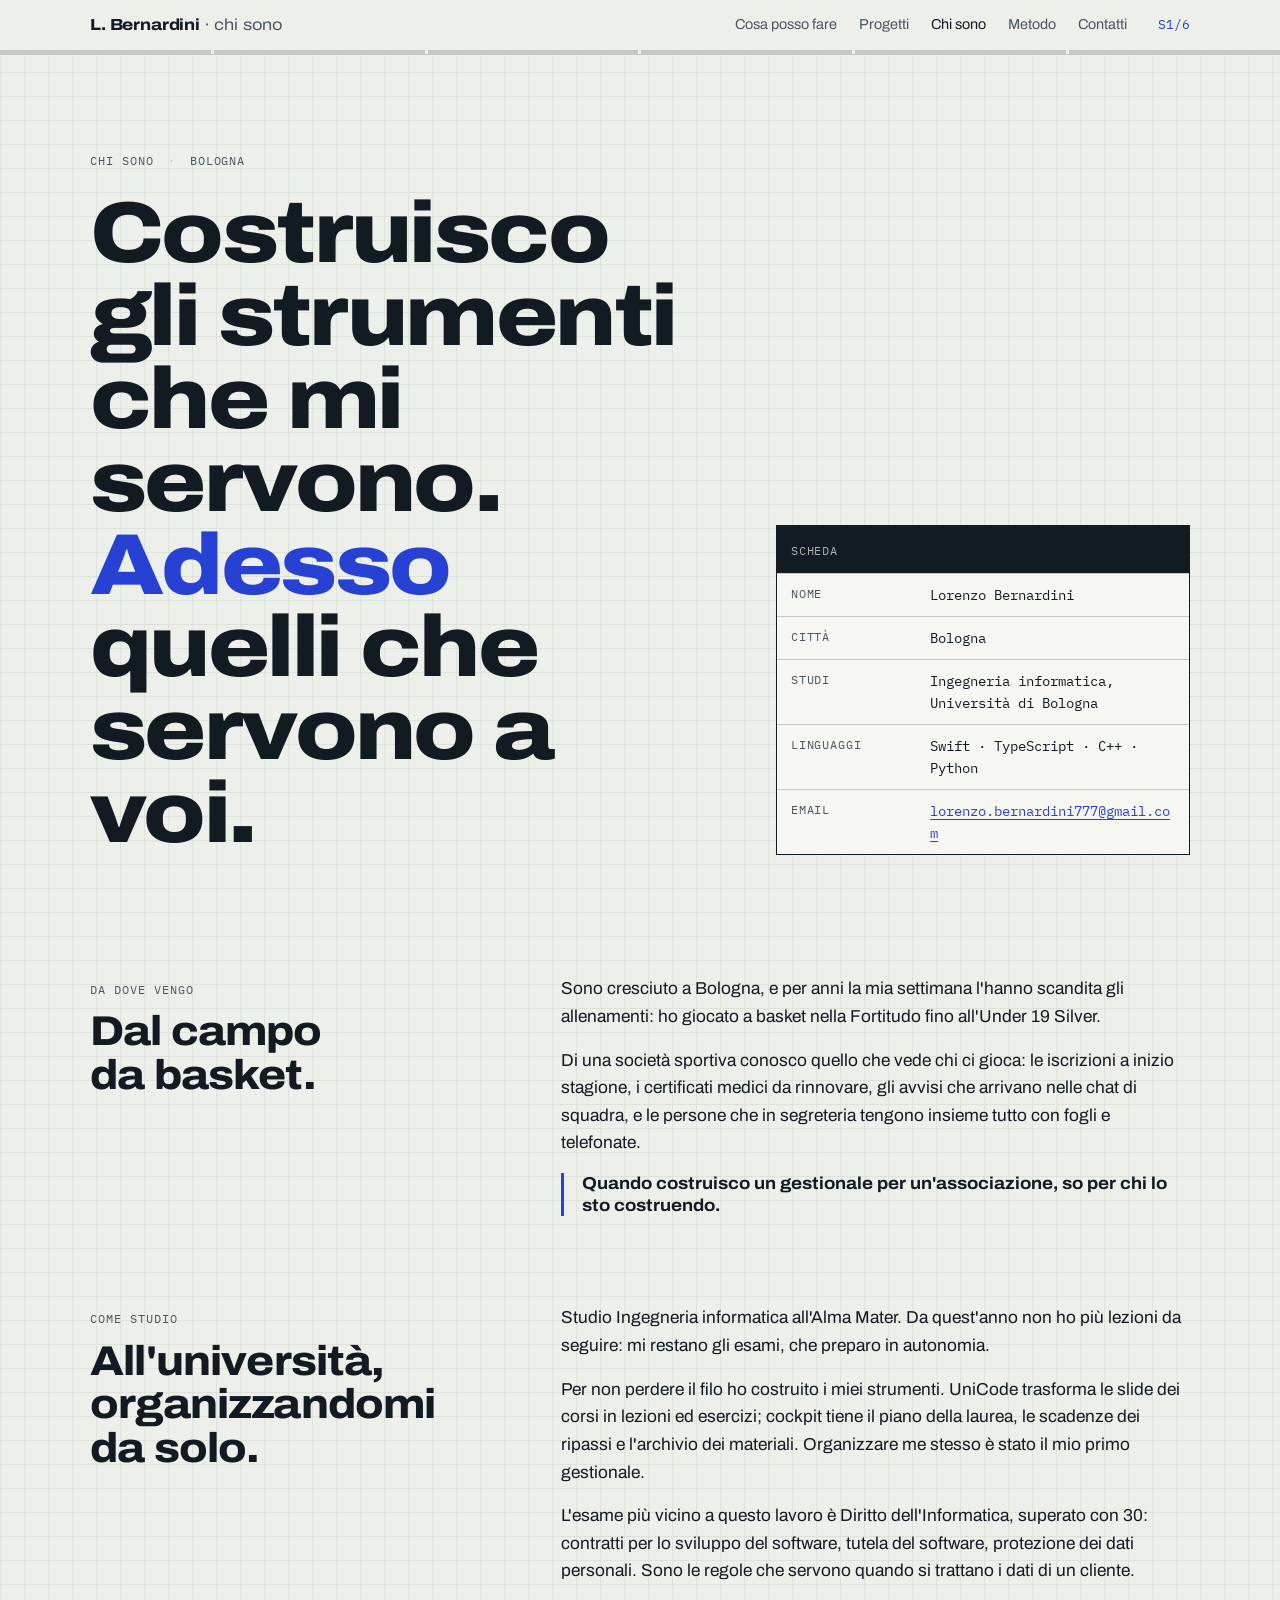
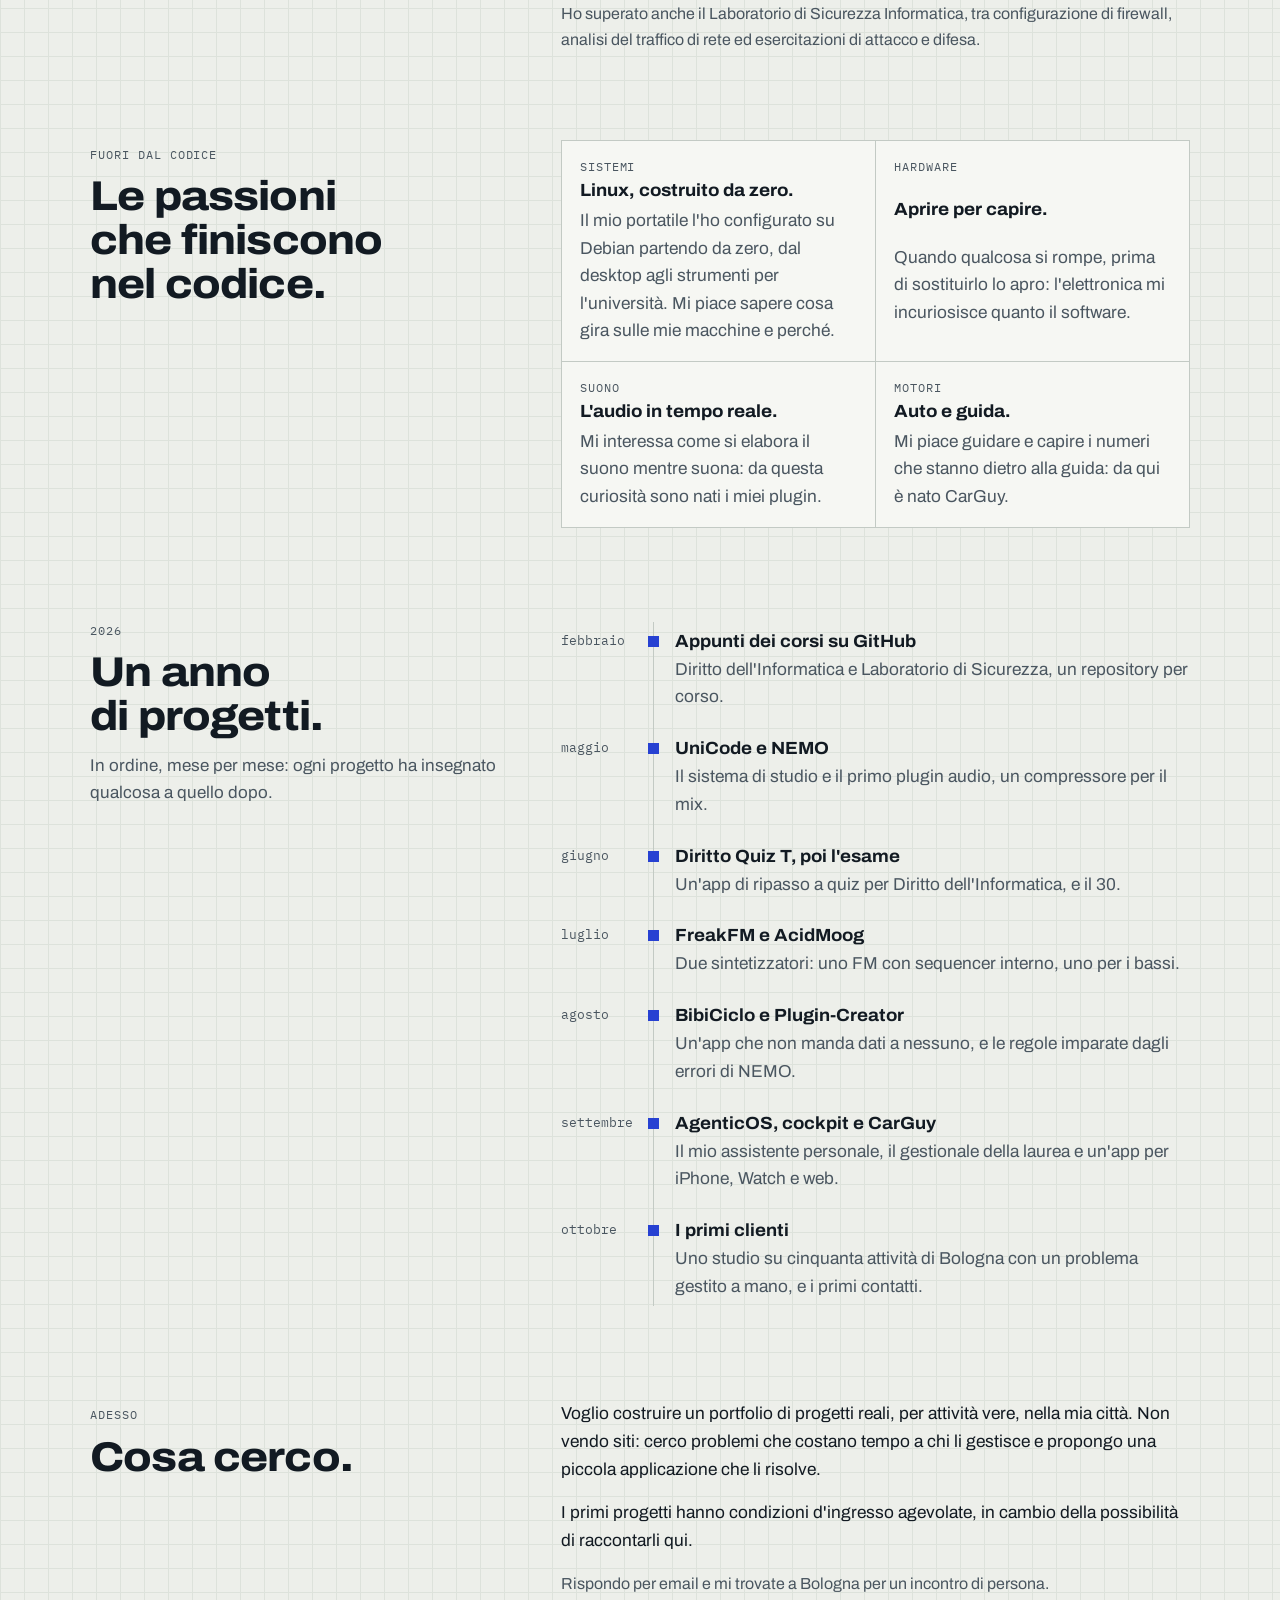
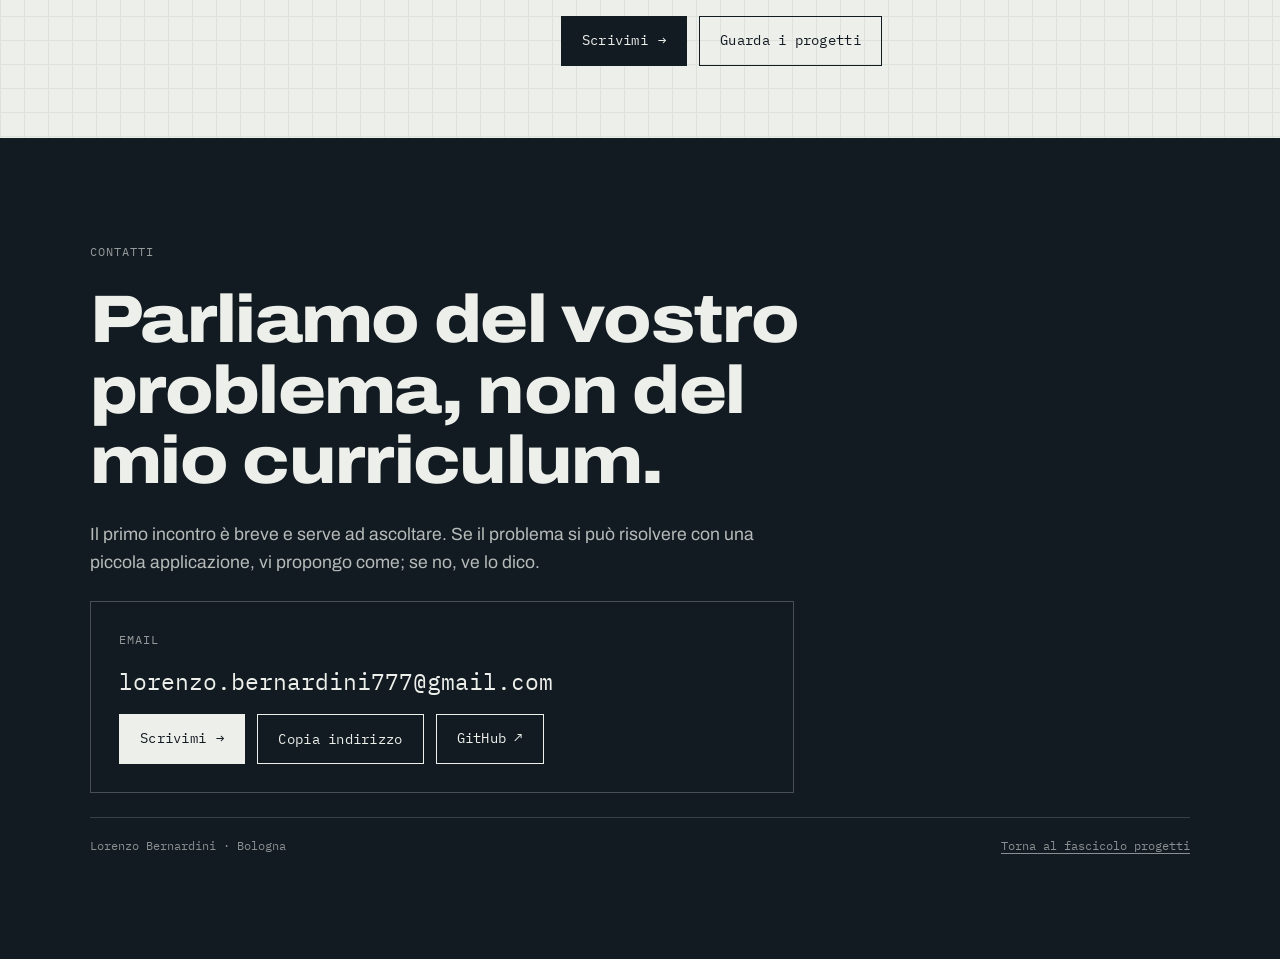
==== commit 42d6229a: "Carosello in apertura, tavole di AgenticOS e UniCode, testi generali Co-Authored-By: Claude Opus 5.5" ====
--- a/chisono.html
+++ b/chisono.html
@@ -3,7 +3,7 @@
 <head>
 <meta charset="utf-8">
 <meta name="viewport" content="width=device-width, initial-scale=1, viewport-fit=cover">
-<meta name="description" content="Chi è Lorenzo Bernardini: studente di Ingegneria informatica a Bologna, ex cestista della Fortitudo, produttore musicale.">
+<meta name="description" content="Chi è Lorenzo Bernardini: studente di Ingegneria informatica a Bologna, cresciuto sui campi da basket, appassionato di sistemi e di tecnologia.">
 <title>Chi sono · Lorenzo Bernardini</title>
 <link rel="preconnect" href="https://fonts.googleapis.com">
 <link rel="preconnect" href="https://fonts.gstatic.com" crossorigin>
@@ -51,7 +51,7 @@
       <div class="body rv">
         <p>Sono cresciuto a Bologna, e per anni la mia settimana l'hanno scandita gli allenamenti: ho giocato a basket nella Fortitudo fino all'Under 19 Silver.</p>
         <p>Di una società sportiva conosco quello che vede chi ci gioca: le iscrizioni a inizio stagione, i certificati medici da rinnovare, gli avvisi che arrivano nelle chat di squadra, e le persone che in segreteria tengono insieme tutto con fogli e telefonate.</p>
-        <p class="pull">Quando propongo un gestionale a una polisportiva, so per chi lo sto costruendo.</p>
+        <p class="pull">Quando costruisco un gestionale per un'associazione, so per chi lo sto costruendo.</p>
       </div>
     </section>
 
@@ -71,14 +71,14 @@
     <section class="chapter" id="fuori" data-sector>
       <div class="rv">
         <span class="label">Fuori dal codice</span>
-        <h2>Musica, elettronica, motori.</h2>
+        <h2>Le passioni che finiscono nel codice.</h2>
       </div>
       <div class="body rv">
         <div class="interests">
-          <div><span class="label">Musica</span><h3>Produco trap.</h3><p>Registro con un mixer analogico e un'interfaccia audio, mixo in Logic e FL Studio. Quando un plugin non faceva quello che volevo, l'ho scritto: così sono nati NEMO e FreakFM.</p></div>
-          <div><span class="label">Elettronica</span><h3>Smonto per capire.</h3><p>Ho riparato un lettore DVD risalendo fino al transistor guasto dell'alimentatore, e sto trasformando un pannello LCD recuperato in un monitor portatile.</p></div>
-          <div><span class="label">Motori</span><h3>I Colli bolognesi.</h3><p>Le strade di collina intorno a Bologna sono l'origine di CarGuy: volevo sapere, curva dopo curva, se stavo guidando meglio dell'ultima volta.</p></div>
-          <div><span class="label">Sistemi</span><h3>Linux da zero.</h3><p>Il mio portatile l'ho configurato su Debian partendo da zero, dal desktop agli strumenti per l'università. Mi piace sapere cosa gira sulle mie macchine.</p></div>
+          <div><span class="label">Sistemi</span><h3>Linux, costruito da zero.</h3><p>Il mio portatile l'ho configurato su Debian partendo da zero, dal desktop agli strumenti per l'università. Mi piace sapere cosa gira sulle mie macchine e perché.</p></div>
+          <div><span class="label">Hardware</span><h3>Aprire per capire.</h3><p>Quando qualcosa si rompe, prima di sostituirlo lo apro: l'elettronica mi incuriosisce quanto il software.</p></div>
+          <div><span class="label">Suono</span><h3>L'audio in tempo reale.</h3><p>Mi interessa come si elabora il suono mentre suona: da questa curiosità sono nati i miei plugin.</p></div>
+          <div><span class="label">Motori</span><h3>Auto e guida.</h3><p>Mi piace guidare e capire i numeri che stanno dietro alla guida: da qui è nato CarGuy.</p></div>
         </div>
       </div>
     </section>
--- a/assets/stile.css
+++ b/assets/stile.css
@@ -448,3 +448,92 @@
 button.btn { cursor: pointer; font-family: var(--font-mono); }
 @media (max-width: 640px) { .tools[style] { grid-template-columns: minmax(0, 1fr) !important; } .tools > div + div { padding-left: 0; border-left: 0; border-top: 1px solid var(--rule); } }
 .timeline li::after { z-index: 2; }
+
+/* ——— Vetrina in apertura: schermate che si alternano ——— */
+.vetrina { margin: 0; display: grid; gap: 14px; min-width: 0; }
+.stage {
+  position: relative; aspect-ratio: 5 / 6; max-width: 100%; overflow: hidden;
+  background:
+    radial-gradient(120% 80% at 50% 110%, color-mix(in srgb, var(--accent) 16%, transparent), transparent 60%),
+    var(--paper-2);
+  border: 1px solid var(--rule);
+}
+.stage::after { content: ""; position: absolute; inset: 0; pointer-events: none;
+  background-image: linear-gradient(var(--grid) 1px, transparent 1px), linear-gradient(90deg, var(--grid) 1px, transparent 1px);
+  background-size: 24px 24px; opacity: .55; mix-blend-mode: multiply; }
+.slide {
+  position: absolute; inset: 0; display: grid; place-items: center; padding: 8% 7%; z-index: 1;
+  opacity: 0; transform: translateY(9%) scale(.92) rotate(-2.5deg); filter: blur(8px);
+  transition: opacity .8s var(--ease), transform 1.1s var(--ease), filter .8s var(--ease);
+  pointer-events: none;
+}
+.slide.is-on { opacity: 1; transform: none; filter: none; z-index: 2; }
+.slide.is-out { opacity: 0; transform: translateY(-7%) scale(1.05) rotate(1.5deg); filter: blur(6px); }
+.dev { box-shadow: 0 30px 60px -28px color-mix(in srgb, var(--ink) 55%, transparent), 0 2px 6px color-mix(in srgb, var(--ink) 18%, transparent); }
+.dev.phone { height: 100%; border: 7px solid var(--bezel); border-radius: 30px; overflow: hidden; background: var(--bezel); }
+.dev.phone img { height: 100%; width: auto; max-width: none; }
+.dev.browser { width: 100%; border: 1px solid var(--rule); border-radius: 10px; overflow: hidden; background: #0E1114; }
+.dev .chrome { display: flex; align-items: center; gap: 6px; padding: 8px 10px; background: #1A1F24; }
+.dev .chrome i { width: 9px; height: 9px; border-radius: 50%; background: #3A4249; }
+.dev .chrome span { margin-left: 8px; font-family: var(--font-mono); font-size: .68rem; color: #9AA5AD; }
+.dev.plugin { height: 96%; border-radius: 6px; overflow: hidden; }
+.dev.plugin img { height: 100%; width: auto; max-width: none; }
+.slide.is-on .dev { animation: drift 6s ease-out both; }
+@keyframes drift { from { transform: translateY(2.5%) scale(.985); } to { transform: none; } }
+.vt-cap { display: grid; grid-template-columns: minmax(0, 1fr) auto; gap: 12px; align-items: end; }
+.vt-text { display: grid; gap: 2px; min-width: 0; }
+.vt-text b { font-family: var(--font-display); font-weight: 780; font-variation-settings: "wdth" 112; font-size: 1.35rem; line-height: 1.1; }
+.vt-text.swap { animation: capIn .6s var(--ease) both; }
+@keyframes capIn { from { opacity: 0; transform: translateY(6px); } to { opacity: 1; transform: none; } }
+.vt-seg { display: grid; grid-template-columns: repeat(4, 34px); gap: 4px; }
+.vt-seg button { height: 18px; padding: 7px 0; border: 0; background: transparent; cursor: pointer; }
+.vt-seg button::before { content: ""; display: block; height: 4px; background: var(--rule); }
+.vt-seg button { position: relative; }
+.vt-seg button i { position: absolute; left: 0; right: 0; top: 7px; height: 4px; background: var(--accent); transform-origin: left; transform: scaleX(0); }
+.vt-seg button.on i { animation: segFill 5.5s linear forwards; }
+.vetrina:hover .vt-seg button.on i, .vetrina.paused .vt-seg button.on i, .vetrina:focus-within .vt-seg button.on i { animation-play-state: paused; }
+@keyframes segFill { to { transform: scaleX(1); } }
+@media (max-width: 900px) { .stage { aspect-ratio: 4 / 4.2; } }
+@media (prefers-reduced-motion: reduce) {
+  .slide, .slide.is-out { transition: none; filter: none; }
+  .slide.is-on .dev, .vt-text.swap { animation: none; }
+  .vt-seg button.on i { animation: none; transform: scaleX(1); }
+}
+
+/* ——— AgenticOS: la giornata delle routine ——— */
+.day { padding: 30px 6px 4px; }
+.day-track { position: relative; height: 54px; border-block: 1px solid var(--rule); background: var(--sheet); }
+.day-now { position: absolute; top: -6px; bottom: -6px; width: 2px; background: var(--accent); left: 0; animation: sweep 14s linear infinite; }
+@keyframes sweep { from { left: 0; } to { left: 100%; } }
+.day-mark { position: absolute; left: calc(var(--t) * 100%); top: 50%; transform: translateX(-50%); font-size: .7rem; color: var(--ink-2); white-space: nowrap; padding-top: 14px; text-align: center; }
+.day-mark::before { content: ""; position: absolute; left: 50%; top: -6px; width: 12px; height: 12px; margin-left: -6px; background: var(--ink); animation: blink 14s linear infinite; animation-delay: calc(var(--t) * 14s - 14s); }
+.day-mark.up { top: auto; bottom: 50%; padding-top: 0; padding-bottom: 14px; }
+.day-mark.up::before { top: auto; bottom: -6px; }
+.day-mark b { display: block; font-family: var(--font-mono); font-weight: 600; color: var(--ink); }
+@keyframes blink { 0%, 4% { background: var(--accent); transform: scale(1.35); } 8%, 100% { background: var(--ink); transform: none; } }
+.day-ruler { display: flex; justify-content: space-between; font-family: var(--font-mono); font-size: .66rem; color: var(--ink-2); margin-top: 26px; }
+.runs { list-style: none; margin: 0; padding: 0; display: grid; gap: 6px; }
+.runs li { display: grid; grid-template-columns: 5.4em minmax(0, 1fr) auto; gap: 10px; align-items: center; padding: 8px 10px; background: var(--sheet); border: 1px solid var(--rule); font-size: .86rem; }
+.runs li span:first-child { font-family: var(--font-mono); font-size: .76rem; color: var(--accent); }
+
+/* ——— UniCode: il ciclo ——— */
+.ciclo { list-style: none; margin: 0; padding: 14px; display: grid; gap: 8px; counter-reset: c; }
+.ciclo li { counter-increment: c; display: grid; grid-template-columns: 2em minmax(0, 1fr) auto; gap: 2px 12px; align-items: start; padding: 10px 12px; background: var(--sheet); border: 1px solid var(--rule); animation: stepOn 12.5s linear infinite; animation-delay: calc(var(--k) * 2.5s); }
+.ciclo li::before { content: counter(c); grid-row: span 2; font-family: var(--font-mono); font-weight: 600; color: var(--ink-2); }
+.ciclo li b { font-family: var(--font-display); font-weight: 700; font-variation-settings: "wdth" 106; }
+.ciclo li span { grid-column: 2; font-size: .86rem; color: var(--ink-2); }
+.ciclo li .who { grid-column: 3; grid-row: 1; font-style: normal; font-family: var(--font-mono); font-size: .68rem; padding: 3px 7px; border: 1px solid currentColor; }
+.who.ai { color: var(--accent); } .who.me { color: var(--ink); } .who.auto { color: var(--ink-2); }
+.ciclo li:nth-child(1) { --k: 0; } .ciclo li:nth-child(2) { --k: 1; } .ciclo li:nth-child(3) { --k: 2; } .ciclo li:nth-child(4) { --k: 3; } .ciclo li:nth-child(5) { --k: 4; }
+@keyframes stepOn { 0%, 18% { border-color: var(--accent); box-shadow: inset 3px 0 0 var(--accent); } 20%, 100% { border-color: var(--rule); box-shadow: none; } }
+@media (prefers-reduced-motion: reduce) { .day-now, .day-mark::before, .ciclo li { animation: none; } .day-now { display: none; } }
+.mock { overflow: hidden; }
+.day-mark.end { transform: translateX(-80%); }
+.runs li > span:nth-child(2), .ciclo li > * { min-width: 0; overflow-wrap: anywhere; }
+@media (max-width: 480px) { .runs li { grid-template-columns: 4.6em minmax(0, 1fr); } .runs li .chip { grid-column: 2; justify-self: start; } }
+@media (max-width: 820px) {
+  .cartiglio > div:nth-child(n+3) { grid-column: 1 / -1; border-left: 0; display: grid; grid-template-columns: 7.5em minmax(0, 1fr); gap: 10px; align-items: baseline; }
+  .cartiglio .name { overflow-wrap: anywhere; }
+}
+.ciclo li .who { overflow-wrap: normal; white-space: nowrap; justify-self: end; align-self: start; }
+.ciclo li span { grid-column: 2 / -1; }
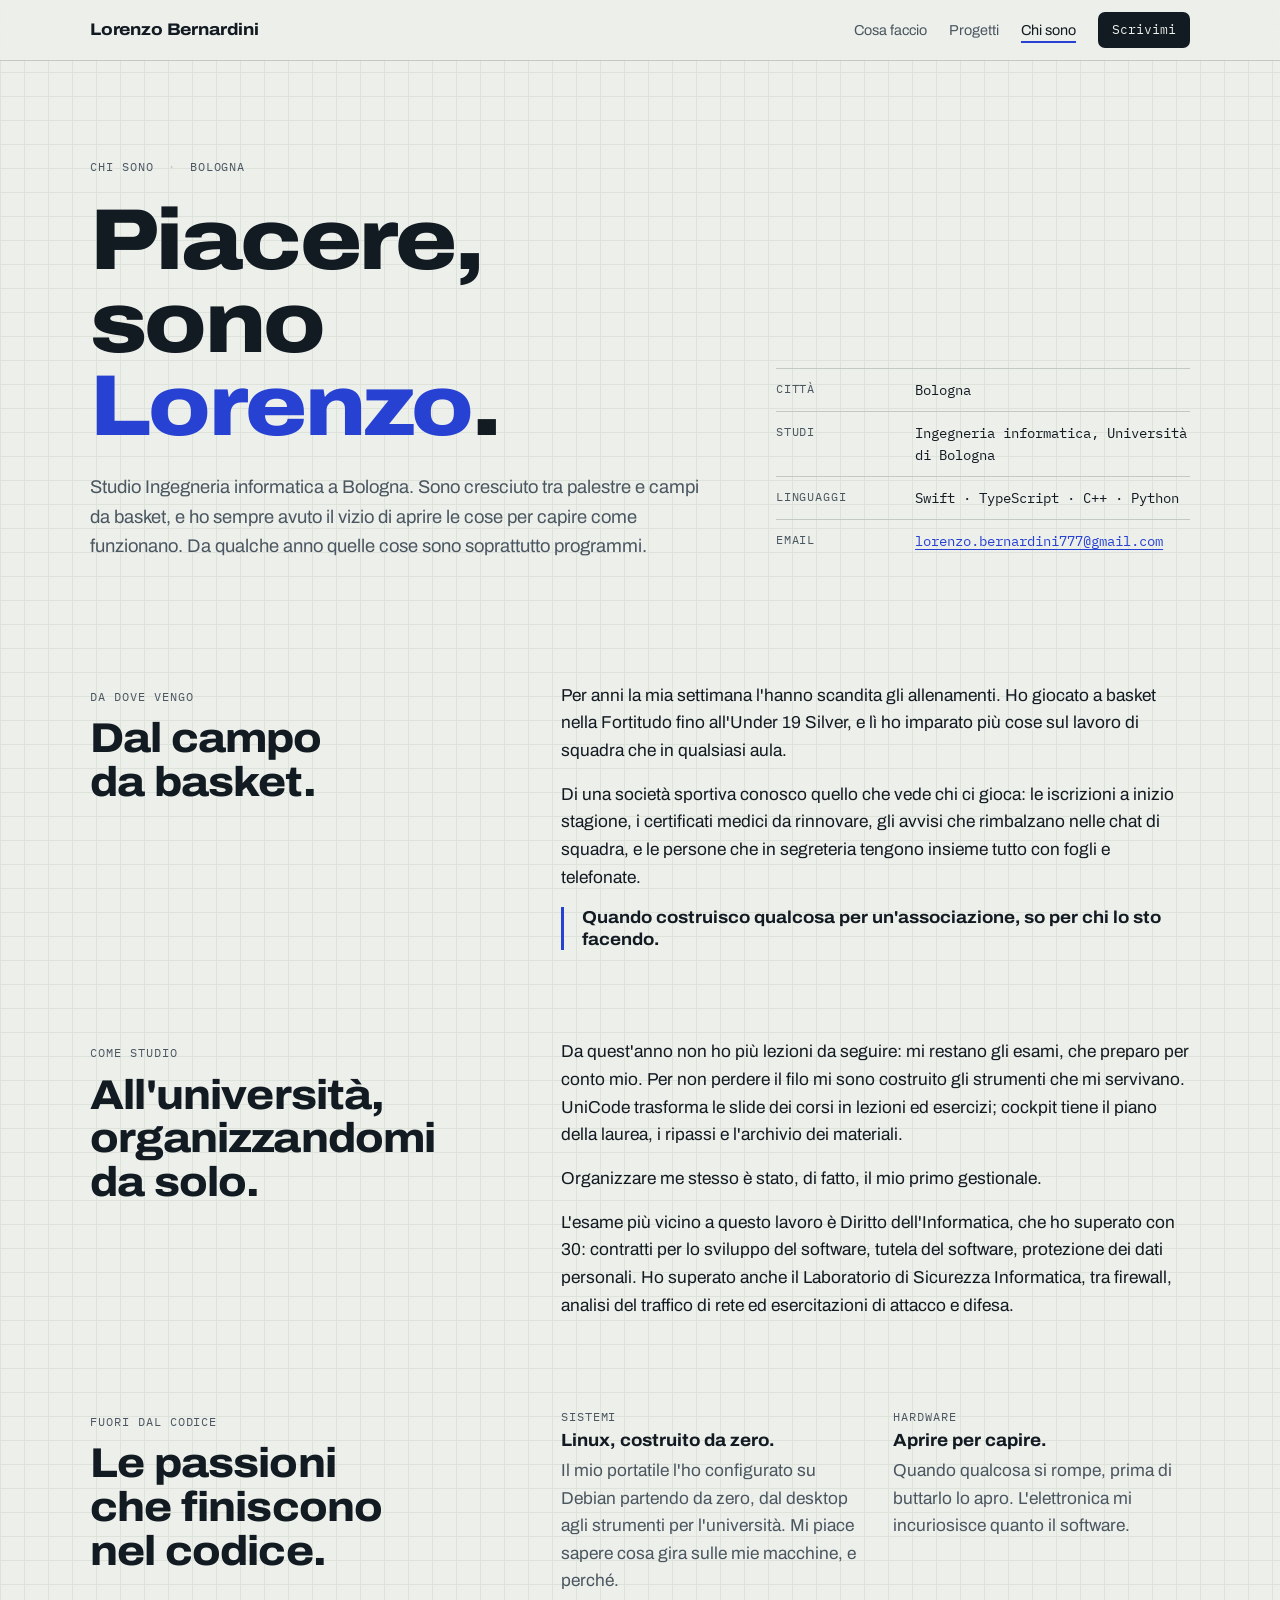
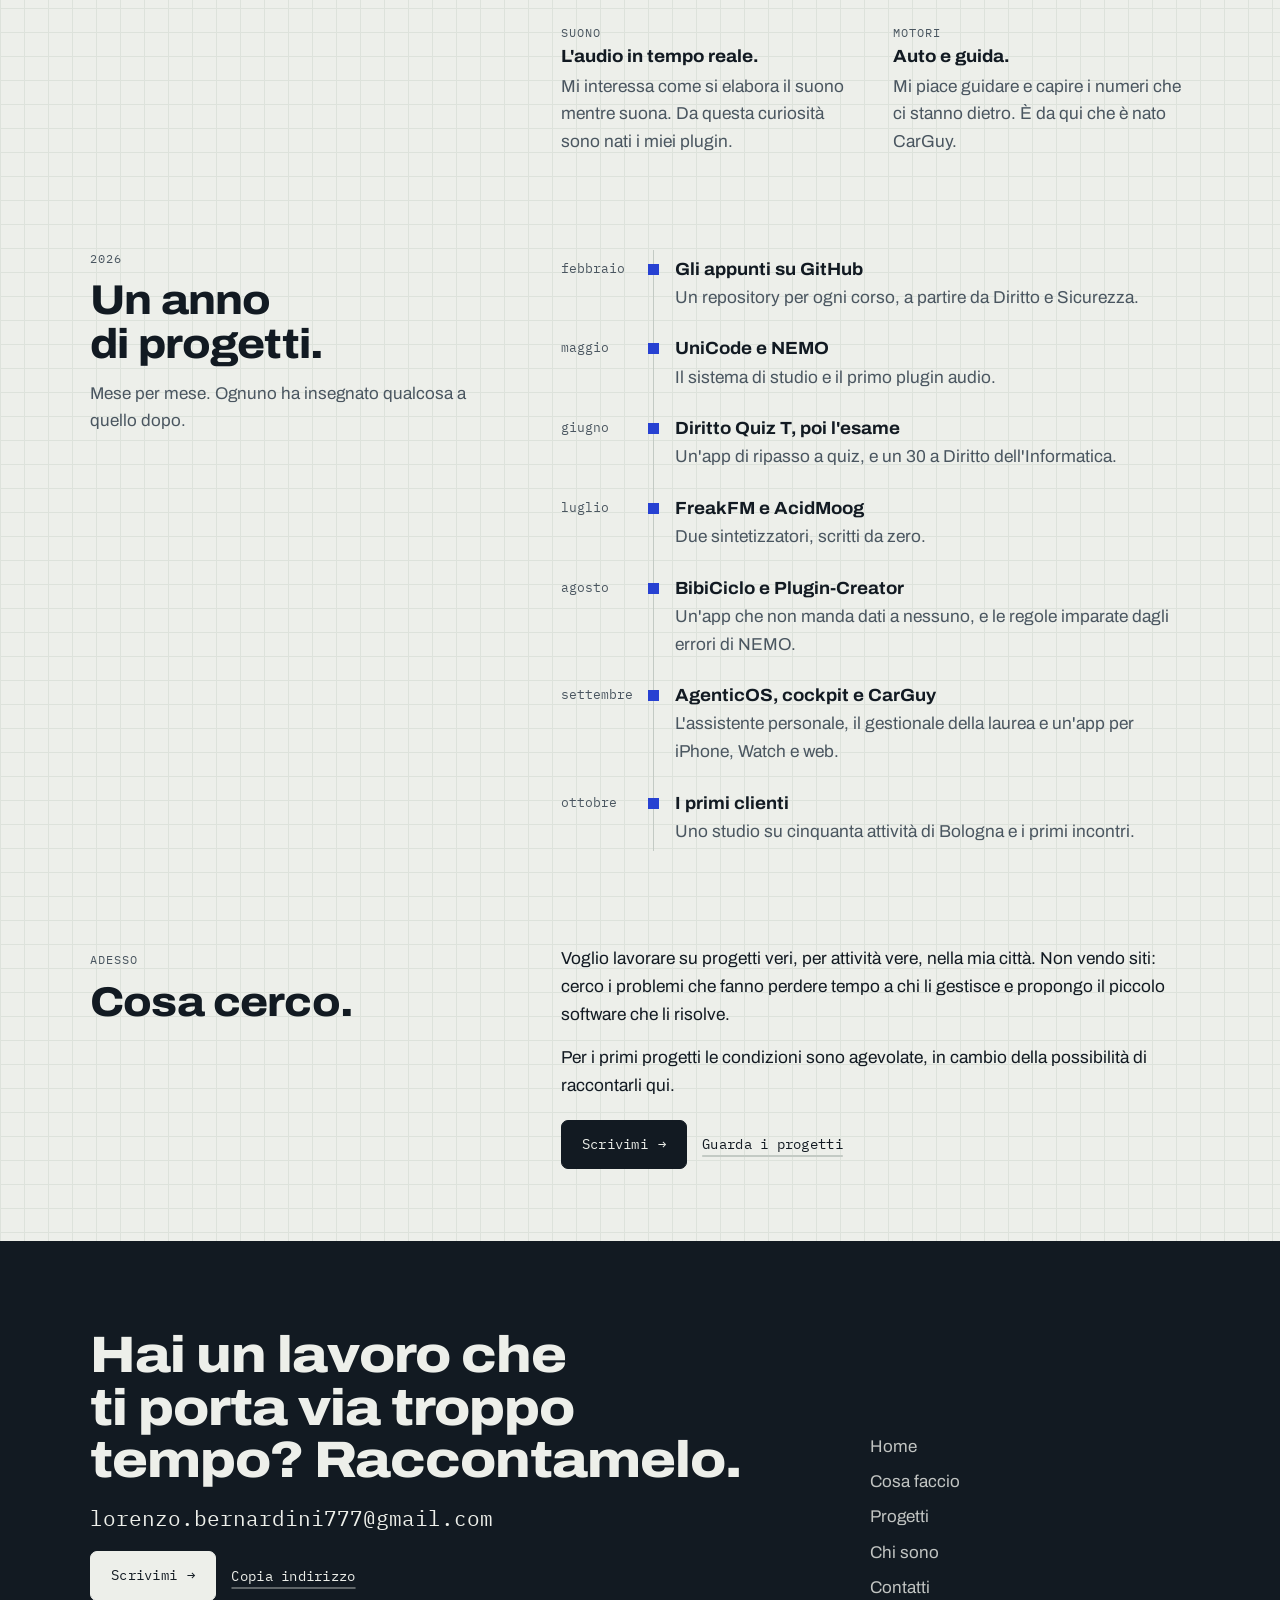
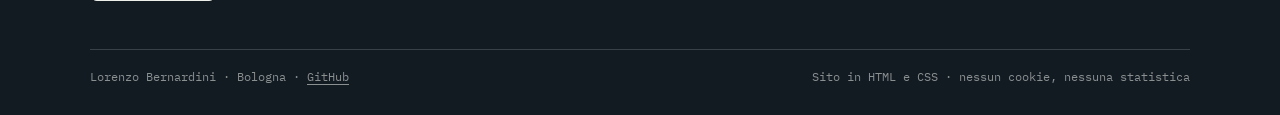
==== commit 69459e00: "Sito a più pagine: home, cosa faccio, progetti, chi sono, contatti Co-Authored-By: Claude Opus 5.5 <" ====
--- a/chisono.html
+++ b/chisono.html
@@ -3,139 +3,144 @@
 <head>
 <meta charset="utf-8">
 <meta name="viewport" content="width=device-width, initial-scale=1, viewport-fit=cover">
-<meta name="description" content="Chi è Lorenzo Bernardini: studente di Ingegneria informatica a Bologna, cresciuto sui campi da basket, appassionato di sistemi e di tecnologia.">
+<meta name="description" content="Chi è Lorenzo Bernardini: studente di Ingegneria informatica a Bologna, cresciuto sui campi da basket, appassionato di sistemi e tecnologia.">
 <title>Chi sono · Lorenzo Bernardini</title>
 <link rel="preconnect" href="https://fonts.googleapis.com">
 <link rel="preconnect" href="https://fonts.gstatic.com" crossorigin>
 <link rel="stylesheet" href="https://fonts.googleapis.com/css2?family=Archivo:wdth,wght@62..125,300..900&family=IBM+Plex+Mono:wght@400;500;600&display=swap">
 <link rel="stylesheet" href="assets/stile.css">
+<!-- /HEAD -->
 </head>
 <body>
+<!-- BODY -->
 <header class="top">
   <div class="wrap top-row">
-    <a class="brand" href="index.html">L. Bernardini <span>· chi sono</span></a>
-    <nav class="nav" aria-label="Sezioni">
-      <a href="index.html#funzioni">Cosa posso fare</a>
-      <a href="index.html#progetti">Progetti</a>
-      <a href="chisono.html" class="on" aria-current="page">Chi sono</a>
-      <a href="index.html#metodo">Metodo</a>
-      <a href="#contatti">Contatti</a>
-      <span class="sector" id="sector" aria-hidden="true">S1/6</span>
+    <a class="brand" href="index.html">Lorenzo Bernardini</a>
+    <button type="button" class="menu-btn" aria-expanded="false" aria-controls="menu">Menu</button>
+    <nav class="nav" id="menu" aria-label="Principale">
+      <a href="servizi.html">Cosa faccio</a><a href="progetti.html">Progetti</a><a href="chisono.html" aria-current="page">Chi sono</a>
+      <a class="nav-cta" href="contatti.html">Scrivimi</a>
     </nav>
   </div>
-  <div class="sectors" aria-hidden="true"></div>
 </header>
 
 <main id="inizio">
   <section class="wrap bio-hero">
     <div>
       <div class="eyebrow label"><span>Chi sono</span><span>Bologna</span></div>
-      <h1 id="titolo">Costruisco gli strumenti che mi servono. <em style="font-style:normal;color:var(--accent)">Adesso</em> quelli che servono a voi.</h1>
+      <h1 id="titolo">Piacere, sono <em style="font-style:normal;color:var(--accent)">Lorenzo</em>.</h1>
+      <p class="lede">Studio Ingegneria informatica a Bologna. Sono cresciuto tra palestre e campi da basket, e ho sempre avuto il vizio di aprire le cose per capire come funzionano. Da qualche anno quelle cose sono soprattutto programmi.</p>
     </div>
     <div class="scheda rv">
-      <div class="head"><span class="label">Scheda</span></div>
-      <div><span class="label">Nome</span><span class="v">Lorenzo Bernardini</span></div>
+      <div class="head"><span class="label">In breve</span></div>
       <div><span class="label">Città</span><span class="v">Bologna</span></div>
       <div><span class="label">Studi</span><span class="v">Ingegneria informatica, Università di Bologna</span></div>
       <div><span class="label">Linguaggi</span><span class="v">Swift · TypeScript · C++ · Python</span></div>
-      <div><span class="label">Email</span><span class="v"><a href="#contatti">lorenzo.bernardini777@gmail.com</a></span></div>
+      <div><span class="label">Email</span><span class="v"><a href="contatti.html">lorenzo.bernardini777@gmail.com</a></span></div>
     </div>
   </section>
 
   <div class="wrap chapters">
-    <section class="chapter" id="campo" data-sector>
+    <section class="chapter">
       <div class="rv">
         <span class="label">Da dove vengo</span>
         <h2>Dal campo da basket.</h2>
+        <figure class="foto r43"><img src="img/foto/campo.jpg" alt="Lorenzo su un campo da basket" onerror="this.closest('figure').remove()"></figure>
       </div>
       <div class="body rv">
-        <p>Sono cresciuto a Bologna, e per anni la mia settimana l'hanno scandita gli allenamenti: ho giocato a basket nella Fortitudo fino all'Under 19 Silver.</p>
-        <p>Di una società sportiva conosco quello che vede chi ci gioca: le iscrizioni a inizio stagione, i certificati medici da rinnovare, gli avvisi che arrivano nelle chat di squadra, e le persone che in segreteria tengono insieme tutto con fogli e telefonate.</p>
-        <p class="pull">Quando costruisco un gestionale per un'associazione, so per chi lo sto costruendo.</p>
+        <p>Per anni la mia settimana l'hanno scandita gli allenamenti. Ho giocato a basket nella Fortitudo fino all'Under 19 Silver, e lì ho imparato più cose sul lavoro di squadra che in qualsiasi aula.</p>
+        <p>Di una società sportiva conosco quello che vede chi ci gioca: le iscrizioni a inizio stagione, i certificati medici da rinnovare, gli avvisi che rimbalzano nelle chat di squadra, e le persone che in segreteria tengono insieme tutto con fogli e telefonate.</p>
+        <p class="pull">Quando costruisco qualcosa per un'associazione, so per chi lo sto facendo.</p>
       </div>
     </section>
 
-    <section class="chapter" id="studio" data-sector>
+    <section class="chapter">
       <div class="rv">
         <span class="label">Come studio</span>
         <h2>All'università, organizzandomi da solo.</h2>
+        <figure class="foto r43"><img src="img/foto/al-computer.jpg" alt="Lorenzo al computer" onerror="this.closest('figure').remove()"></figure>
       </div>
       <div class="body rv">
-        <p>Studio Ingegneria informatica all'Alma Mater. Da quest'anno non ho più lezioni da seguire: mi restano gli esami, che preparo in autonomia.</p>
-        <p>Per non perdere il filo ho costruito i miei strumenti. UniCode trasforma le slide dei corsi in lezioni ed esercizi; cockpit tiene il piano della laurea, le scadenze dei ripassi e l'archivio dei materiali. Organizzare me stesso è stato il mio primo gestionale.</p>
-        <p>L'esame più vicino a questo lavoro è Diritto dell'Informatica, superato con 30: contratti per lo sviluppo del software, tutela del software, protezione dei dati personali. Sono le regole che servono quando si trattano i dati di un cliente.</p>
-        <p class="muted">Ho superato anche il Laboratorio di Sicurezza Informatica, tra configurazione di firewall, analisi del traffico di rete ed esercitazioni di attacco e difesa.</p>
+        <p>Da quest'anno non ho più lezioni da seguire: mi restano gli esami, che preparo per conto mio. Per non perdere il filo mi sono costruito gli strumenti che mi servivano. UniCode trasforma le slide dei corsi in lezioni ed esercizi; cockpit tiene il piano della laurea, i ripassi e l'archivio dei materiali.</p>
+        <p>Organizzare me stesso è stato, di fatto, il mio primo gestionale.</p>
+        <p>L'esame più vicino a questo lavoro è Diritto dell'Informatica, che ho superato con 30: contratti per lo sviluppo del software, tutela del software, protezione dei dati personali. Ho superato anche il Laboratorio di Sicurezza Informatica, tra firewall, analisi del traffico di rete ed esercitazioni di attacco e difesa.</p>
       </div>
     </section>
 
-    <section class="chapter" id="fuori" data-sector>
+    <section class="chapter">
       <div class="rv">
         <span class="label">Fuori dal codice</span>
         <h2>Le passioni che finiscono nel codice.</h2>
       </div>
       <div class="body rv">
         <div class="interests">
-          <div><span class="label">Sistemi</span><h3>Linux, costruito da zero.</h3><p>Il mio portatile l'ho configurato su Debian partendo da zero, dal desktop agli strumenti per l'università. Mi piace sapere cosa gira sulle mie macchine e perché.</p></div>
-          <div><span class="label">Hardware</span><h3>Aprire per capire.</h3><p>Quando qualcosa si rompe, prima di sostituirlo lo apro: l'elettronica mi incuriosisce quanto il software.</p></div>
-          <div><span class="label">Suono</span><h3>L'audio in tempo reale.</h3><p>Mi interessa come si elabora il suono mentre suona: da questa curiosità sono nati i miei plugin.</p></div>
-          <div><span class="label">Motori</span><h3>Auto e guida.</h3><p>Mi piace guidare e capire i numeri che stanno dietro alla guida: da qui è nato CarGuy.</p></div>
+          <div><span class="label">Sistemi</span><h3>Linux, costruito da zero.</h3><p>Il mio portatile l'ho configurato su Debian partendo da zero, dal desktop agli strumenti per l'università. Mi piace sapere cosa gira sulle mie macchine, e perché.</p></div>
+          <div><span class="label">Hardware</span><h3>Aprire per capire.</h3><p>Quando qualcosa si rompe, prima di buttarlo lo apro. L'elettronica mi incuriosisce quanto il software.</p></div>
+          <div><span class="label">Suono</span><h3>L'audio in tempo reale.</h3><p>Mi interessa come si elabora il suono mentre suona. Da questa curiosità sono nati i miei plugin.</p></div>
+          <div><span class="label">Motori</span><h3>Auto e guida.</h3><p>Mi piace guidare e capire i numeri che ci stanno dietro. È da qui che è nato CarGuy.</p></div>
         </div>
+        <figure class="foto r32"><img src="img/foto/bologna.jpg" alt="Lorenzo a Bologna" onerror="this.closest('figure').remove()"></figure>
       </div>
     </section>
 
-    <section class="chapter" id="anno" data-sector>
+    <section class="chapter">
       <div class="rv">
         <span class="label">2026</span>
         <h2>Un anno di progetti.</h2>
-        <p style="color:var(--ink-2);margin-top:14px;max-width:26em">In ordine, mese per mese: ogni progetto ha insegnato qualcosa a quello dopo.</p>
+        <p style="color:var(--ink-2);margin-top:14px;max-width:26em">Mese per mese. Ognuno ha insegnato qualcosa a quello dopo.</p>
       </div>
       <div class="body">
         <div class="timeline-wrap"><span class="fill" id="tl-fill" aria-hidden="true"></span>
         <ol class="timeline" id="timeline">
-          <li class="rv"><time>febbraio</time><div><b>Appunti dei corsi su GitHub</b><p>Diritto dell'Informatica e Laboratorio di Sicurezza, un repository per corso.</p></div></li>
-          <li class="rv"><time>maggio</time><div><b>UniCode e NEMO</b><p>Il sistema di studio e il primo plugin audio, un compressore per il mix.</p></div></li>
-          <li class="rv"><time>giugno</time><div><b>Diritto Quiz T, poi l'esame</b><p>Un'app di ripasso a quiz per Diritto dell'Informatica, e il 30.</p></div></li>
-          <li class="rv"><time>luglio</time><div><b>FreakFM e AcidMoog</b><p>Due sintetizzatori: uno FM con sequencer interno, uno per i bassi.</p></div></li>
+          <li class="rv"><time>febbraio</time><div><b>Gli appunti su GitHub</b><p>Un repository per ogni corso, a partire da Diritto e Sicurezza.</p></div></li>
+          <li class="rv"><time>maggio</time><div><b>UniCode e NEMO</b><p>Il sistema di studio e il primo plugin audio.</p></div></li>
+          <li class="rv"><time>giugno</time><div><b>Diritto Quiz T, poi l'esame</b><p>Un'app di ripasso a quiz, e un 30 a Diritto dell'Informatica.</p></div></li>
+          <li class="rv"><time>luglio</time><div><b>FreakFM e AcidMoog</b><p>Due sintetizzatori, scritti da zero.</p></div></li>
           <li class="rv"><time>agosto</time><div><b>BibiCiclo e Plugin-Creator</b><p>Un'app che non manda dati a nessuno, e le regole imparate dagli errori di NEMO.</p></div></li>
-          <li class="rv"><time>settembre</time><div><b>AgenticOS, cockpit e CarGuy</b><p>Il mio assistente personale, il gestionale della laurea e un'app per iPhone, Watch e web.</p></div></li>
-          <li class="rv"><time>ottobre</time><div><b>I primi clienti</b><p>Uno studio su cinquanta attività di Bologna con un problema gestito a mano, e i primi contatti.</p></div></li>
+          <li class="rv"><time>settembre</time><div><b>AgenticOS, cockpit e CarGuy</b><p>L'assistente personale, il gestionale della laurea e un'app per iPhone, Watch e web.</p></div></li>
+          <li class="rv"><time>ottobre</time><div><b>I primi clienti</b><p>Uno studio su cinquanta attività di Bologna e i primi incontri.</p></div></li>
         </ol></div>
       </div>
     </section>
 
-    <section class="chapter" id="cerco" data-sector>
+    <section class="chapter">
       <div class="rv">
         <span class="label">Adesso</span>
         <h2>Cosa cerco.</h2>
       </div>
       <div class="body rv">
-        <p>Voglio costruire un portfolio di progetti reali, per attività vere, nella mia città. Non vendo siti: cerco problemi che costano tempo a chi li gestisce e propongo una piccola applicazione che li risolve.</p>
-        <p>I primi progetti hanno condizioni d'ingresso agevolate, in cambio della possibilità di raccontarli qui.</p>
-        <p class="muted">Rispondo per email e mi trovate a Bologna per un incontro di persona.</p>
-        <div class="cta" style="margin-top:4px"><a class="btn primary" href="#contatti">Scrivimi <span class="arr">→</span></a><a class="btn" href="index.html#progetti">Guarda i progetti</a></div>
+        <p>Voglio lavorare su progetti veri, per attività vere, nella mia città. Non vendo siti: cerco i problemi che fanno perdere tempo a chi li gestisce e propongo il piccolo software che li risolve.</p>
+        <p>Per i primi progetti le condizioni sono agevolate, in cambio della possibilità di raccontarli qui.</p>
+        <div class="cta" style="margin-top:4px"><a class="btn primary" href="contatti.html">Scrivimi <span class="arr">→</span></a><a class="btn" href="progetti.html">Guarda i progetti</a></div>
       </div>
     </section>
   </div>
 </main>
 
-<footer class="contact" id="contatti" data-sector>
+<footer class="site-foot">
   <div class="wrap">
-    <span class="label" style="color:inherit;opacity:.6">Contatti</span>
-    <h2 class="rv">Parliamo del vostro problema, non del mio curriculum.</h2>
-    <p class="rv">Il primo incontro è breve e serve ad ascoltare. Se il problema si può risolvere con una piccola applicazione, vi propongo come; se no, ve lo dico.</p>
-    <div class="mailbox rv">
-      <span class="label" style="color:inherit;opacity:.6">Email</span>
-      <span class="addr" id="addr">lorenzo.bernardini777@gmail.com</span>
-      <div class="cta">
-        <a class="btn primary" href="mailto:lorenzo.bernardini777@gmail.com">Scrivimi <span class="arr">→</span></a>
-        <button type="button" class="btn" data-copia="lorenzo.bernardini777@gmail.com" aria-controls="addr">Copia indirizzo</button>
-        <a class="btn" href="https://github.com/lberna777" target="_blank" rel="noopener">GitHub ↗</a>
+    <div class="foot-top">
+      <div>
+        <h2 class="rv">Hai un lavoro che ti porta via troppo tempo? Raccontamelo.</h2>
+        <span class="addr" id="addr-piede">lorenzo.bernardini777@gmail.com</span>
+        <div class="cta" style="margin-top:0">
+          <a class="btn primary" href="mailto:lorenzo.bernardini777@gmail.com">Scrivimi <span class="arr">→</span></a>
+          <button type="button" class="btn" data-copia="lorenzo.bernardini777@gmail.com" aria-controls="addr-piede">Copia indirizzo</button>
+        </div>
       </div>
+      <nav class="foot-nav" aria-label="Pagine">
+        <a href="index.html">Home</a>
+        <a href="servizi.html">Cosa faccio</a>
+        <a href="progetti.html">Progetti</a>
+        <a href="chisono.html">Chi sono</a>
+        <a href="contatti.html">Contatti</a>
+      </nav>
     </div>
-    <div class="foot"><span>Lorenzo Bernardini · Bologna</span><span><a href="index.html" style="color:inherit">Torna al fascicolo progetti</a></span></div>
+    <div class="foot-bottom"><span>Lorenzo Bernardini · Bologna · <a href="https://github.com/lberna777" target="_blank" rel="noopener">GitHub</a></span><span>Sito in HTML e CSS · nessun cookie, nessuna statistica</span></div>
   </div>
 </footer>
 
 <script src="assets/sito.js"></script>
+<!-- /BODY -->
 </body>
 </html>
--- a/assets/stile.css
+++ b/assets/stile.css
@@ -537,3 +537,268 @@
 }
 .ciclo li .who { overflow-wrap: normal; white-space: nowrap; justify-self: end; align-self: start; }
 .ciclo li span { grid-column: 2 / -1; }
+
+/* ======================================================================
+   Sito a più pagine
+   ====================================================================== */
+.brand { font-variation-settings: "wdth" 112; font-size: 1.05rem; }
+.nav a[aria-current="page"] { color: var(--ink); text-decoration: underline; text-decoration-color: var(--accent); text-decoration-thickness: 2px; text-underline-offset: 6px; }
+.nav .nav-cta { color: var(--paper); background: var(--ink); padding: 8px 14px; font-family: var(--font-mono); font-size: .8rem; text-decoration: none; }
+.nav .nav-cta:hover { background: var(--accent); color: var(--paper); }
+.menu-btn { display: none; font-family: var(--font-mono); font-size: .8rem; background: transparent; color: var(--ink); border: 1.5px solid var(--ink); padding: 7px 12px; cursor: pointer; }
+@media (max-width: 820px) {
+  .menu-btn { display: inline-flex; }
+  .top .nav { position: absolute; left: 0; right: 0; top: 100%; flex-direction: column; align-items: stretch; gap: 0; background: var(--paper); border-bottom: 1.5px solid var(--ink); padding: 6px var(--gutter) 16px; }
+  .top .nav[data-open="false"] { display: none; }
+  .top .nav a, .top .nav a:not(.sector) { display: block; padding: 14px 0; border-bottom: 1px solid var(--rule); font-size: 1.05rem; color: var(--ink); }
+  .top .nav .nav-cta { margin-top: 14px; text-align: center; border-bottom: 0; color: var(--paper); }
+}
+.top { position: sticky; }
+.top-row { position: relative; }
+
+/* Testata delle pagine interne */
+.page-head { padding-block: clamp(44px, 8vw, 96px) clamp(28px, 4vw, 48px); display: grid; gap: 18px; max-width: 58rem; }
+.page-head h1 { font-size: clamp(2.3rem, 5.6vw, 4.4rem); font-weight: 820; font-variation-settings: "wdth" 112; letter-spacing: -.025em; line-height: 1; }
+.page-head .lede { margin-top: 0; font-size: clamp(1.08rem, 1.6vw, 1.25rem); max-width: 40em; }
+.crumbs { font-family: var(--font-mono); font-size: .78rem; color: var(--ink-2); display: flex; gap: 8px; flex-wrap: wrap; }
+.crumbs a { color: var(--ink-2); }
+
+/* Home */
+.home-hero { display: grid; grid-template-columns: minmax(0, 1.1fr) minmax(0, .9fr); gap: clamp(28px, 5vw, 72px); align-items: center; padding-block: clamp(40px, 7vw, 88px) clamp(40px, 6vw, 72px); }
+@media (max-width: 900px) { .home-hero { grid-template-columns: minmax(0, 1fr); } }
+.home-hero h1 { font-size: clamp(2.5rem, 6vw, 4.8rem); font-weight: 830; font-variation-settings: "wdth" 112; letter-spacing: -.028em; line-height: .98; }
+.home-hero h1 em { font-style: normal; color: var(--accent); }
+.hero-visual .vetrina { display: none; }
+.hero-visual.no-photo .vetrina { display: grid; }
+.hero-visual.no-photo .ritratto { display: none; }
+.ritratto { margin: 0; position: relative; }
+.ritratto img { width: 100%; aspect-ratio: 4 / 5; object-fit: cover; border: 1.5px solid var(--ink); background: var(--paper-2); }
+.ritratto figcaption { position: absolute; left: -12px; bottom: 22px; background: var(--paper); border: 1.5px solid var(--ink); padding: 8px 12px; font-family: var(--font-mono); font-size: .78rem; }
+.ritratto figcaption b { display: block; font-family: var(--font-display); font-size: 1rem; font-variation-settings: "wdth" 108; }
+
+.doors { display: grid; grid-template-columns: repeat(3, minmax(0, 1fr)); gap: 0; border: 1.5px solid var(--ink); background: var(--sheet); }
+@media (max-width: 860px) { .doors { grid-template-columns: minmax(0, 1fr); } }
+.door { display: grid; gap: 10px; align-content: start; padding: clamp(22px, 3vw, 32px); color: var(--ink); text-decoration: none; position: relative; min-width: 0; transition: background .3s var(--ease); }
+.door + .door { border-left: 1px solid var(--rule); }
+@media (max-width: 860px) { .door + .door { border-left: 0; border-top: 1px solid var(--rule); } }
+.door h2 { font-size: clamp(1.4rem, 2.4vw, 1.8rem); font-weight: 760; font-variation-settings: "wdth" 108; letter-spacing: -.01em; }
+.door p { color: var(--ink-2); }
+.door .go { font-family: var(--font-mono); font-size: .82rem; color: var(--accent); margin-top: 6px; transition: transform .3s var(--ease); display: inline-block; }
+.door:hover { background: var(--paper-2); text-decoration: none; }
+.door:hover .go { transform: translateX(6px); }
+
+.note { display: grid; grid-template-columns: minmax(0, .9fr) minmax(0, 1.1fr); gap: clamp(28px, 5vw, 64px); align-items: center; }
+.note.solo { grid-template-columns: minmax(0, 1fr); max-width: 46rem; }
+@media (max-width: 860px) { .note { grid-template-columns: minmax(0, 1fr); } }
+.note h2 { font-size: clamp(1.8rem, 3.6vw, 2.7rem); font-weight: 780; font-variation-settings: "wdth" 108; letter-spacing: -.02em; line-height: 1.08; margin-block: 10px 18px; }
+.note p + p { margin-top: 14px; }
+.note .firma { margin-top: 22px; font-family: var(--font-display); font-weight: 700; font-size: 1.15rem; font-variation-settings: "wdth" 104; }
+.foto { margin: 0; display: grid; gap: 8px; }
+.foto img { width: 100%; object-fit: cover; border: 1.5px solid var(--ink); background: var(--paper-2); }
+.foto.r43 img { aspect-ratio: 4 / 3; } .foto.r45 img { aspect-ratio: 4 / 5; } .foto.r32 img { aspect-ratio: 3 / 2; }
+.foto figcaption { font-size: .82rem; color: var(--ink-2); }
+
+.promises { display: grid; grid-template-columns: repeat(4, minmax(0, 1fr)); border-top: 1.5px solid var(--ink); }
+@media (max-width: 900px) { .promises { grid-template-columns: repeat(2, minmax(0, 1fr)); } }
+@media (max-width: 520px) { .promises { grid-template-columns: minmax(0, 1fr); } }
+.promises div { padding: 20px 20px 22px 0; min-width: 0; }
+.promises div + div { padding-left: 20px; border-left: 1px solid var(--rule); }
+@media (max-width: 900px) { .promises div:nth-child(3) { padding-left: 0; border-left: 0; } .promises div:nth-child(n+3) { border-top: 1px solid var(--rule); } }
+@media (max-width: 520px) { .promises div + div { padding-left: 0; border-left: 0; border-top: 1px solid var(--rule); } }
+.promises b { display: block; font-family: var(--font-display); font-weight: 720; font-size: 1.15rem; font-variation-settings: "wdth" 106; margin-bottom: 4px; }
+.promises p { color: var(--ink-2); font-size: .95rem; }
+
+/* Schede dei progetti */
+.filters { display: flex; flex-wrap: wrap; gap: 8px; margin-bottom: 26px; }
+.filters button { font-family: var(--font-mono); font-size: .8rem; padding: 8px 14px; border: 1.5px solid var(--ink); background: transparent; color: var(--ink); cursor: pointer; transition: background .2s, color .2s; }
+.filters button[aria-pressed="true"] { background: var(--ink); color: var(--paper); }
+.cards { display: grid; grid-template-columns: repeat(3, minmax(0, 1fr)); gap: clamp(16px, 2.4vw, 28px); }
+@media (max-width: 980px) { .cards { grid-template-columns: repeat(2, minmax(0, 1fr)); } }
+@media (max-width: 600px) { .cards { grid-template-columns: minmax(0, 1fr); } }
+.card { display: grid; grid-template-rows: auto 1fr; background: var(--sheet); border: 1.5px solid var(--ink); color: var(--ink); text-decoration: none; min-width: 0; transition: transform .35s var(--ease), box-shadow .35s var(--ease); }
+.card:hover { transform: translateY(-4px); box-shadow: 0 18px 36px -24px color-mix(in srgb, var(--ink) 60%, transparent); text-decoration: none; }
+.card-img { aspect-ratio: 4 / 3; background: var(--paper-2); border-bottom: 1.5px solid var(--ink); overflow: hidden; display: grid; place-items: center; padding: 16px; }
+.card-img img { max-height: 100%; width: auto; max-width: 100%; object-fit: contain; transition: transform .6s var(--ease); }
+.card-img.full { padding: 0; } .card-img.full img { width: 100%; height: 100%; object-fit: cover; object-position: top; }
+.card-img.phone img { border: 5px solid var(--bezel); border-radius: 18px; }
+.card:hover .card-img img { transform: scale(1.03); }
+.card-body { padding: 18px 20px 20px; display: grid; gap: 6px; align-content: start; }
+.card-body h3 { font-size: 1.35rem; font-weight: 760; font-variation-settings: "wdth" 108; }
+.card-body p { color: var(--ink-2); font-size: .95rem; }
+.card-body .go { font-family: var(--font-mono); font-size: .8rem; color: var(--accent); margin-top: 6px; }
+
+/* Pagina di progetto */
+.proj-head { display: grid; grid-template-columns: minmax(0, 1.25fr) minmax(0, .75fr); gap: clamp(24px, 4vw, 56px); align-items: end; padding-block: clamp(36px, 6vw, 72px) clamp(24px, 3vw, 40px); }
+@media (max-width: 900px) { .proj-head { grid-template-columns: minmax(0, 1fr); } }
+.proj-head h1 { font-size: clamp(2.6rem, 7vw, 5.2rem); font-weight: 840; font-variation-settings: "wdth" 114; letter-spacing: -.03em; line-height: .95; margin-block: 10px 16px; }
+.proj-head .lede { margin-top: 0; }
+.info { border: 1.5px solid var(--ink); background: var(--sheet); }
+.info > div { display: grid; grid-template-columns: 7.5em minmax(0, 1fr); gap: 10px; padding: 10px 14px; border-bottom: 1px solid var(--rule); }
+.info > div:last-child { border-bottom: 0; }
+.info .v { font-family: var(--font-mono); font-size: .85rem; overflow-wrap: anywhere; }
+.proj-visual { padding-block: 8px clamp(36px, 6vw, 64px); }
+.proj-visual .phones { max-width: 620px; margin-inline: auto; }
+.proj-visual .plate { padding: clamp(18px, 4vw, 40px); }
+.proj-visual .mock { max-width: 640px; margin-inline: auto; }
+.proj-body { display: grid; grid-template-columns: minmax(0, 1fr) minmax(0, 20rem); gap: clamp(28px, 5vw, 72px); align-items: start; padding-bottom: clamp(56px, 8vw, 104px); }
+@media (max-width: 980px) { .proj-body { grid-template-columns: minmax(0, 1fr); } }
+.prose { display: grid; gap: clamp(32px, 4vw, 48px); max-width: 42rem; }
+.prose section { display: grid; gap: 14px; }
+.prose h2 { font-size: clamp(1.5rem, 2.8vw, 2rem); font-weight: 760; font-variation-settings: "wdth" 108; letter-spacing: -.015em; }
+.prose p { font-size: 1.08rem; line-height: 1.7; }
+.prose .imparato { border-left: 3px solid var(--accent); padding-left: 20px; }
+.tech { position: sticky; top: 90px; border: 1.5px solid var(--ink); background: var(--sheet); padding: 20px; display: grid; gap: 14px; }
+.tech h2 { font-size: 1.15rem; font-weight: 720; font-variation-settings: "wdth" 106; }
+.tech dl { margin: 0; display: grid; gap: 12px; }
+.tech dt { font-family: var(--font-mono); font-size: .72rem; letter-spacing: .08em; text-transform: uppercase; color: var(--ink-2); }
+.tech dd { margin: 2px 0 0; font-size: .93rem; }
+.tech .links { margin-top: 4px; }
+.pn { display: grid; grid-template-columns: repeat(2, minmax(0, 1fr)); gap: 0; border-top: 1.5px solid var(--ink); }
+.pn a { padding: 22px 0; display: grid; gap: 4px; color: var(--ink); text-decoration: none; min-width: 0; }
+.pn a + a { text-align: right; border-left: 1px solid var(--rule); padding-left: 20px; }
+.pn a b { font-family: var(--font-display); font-size: 1.4rem; font-weight: 760; font-variation-settings: "wdth" 108; }
+.pn a:hover b { color: var(--accent); }
+
+/* Domande frequenti */
+.faq { display: grid; border-top: 1.5px solid var(--ink); max-width: 52rem; }
+.faq details { border-bottom: 1px solid var(--rule); }
+.faq summary { cursor: pointer; list-style: none; padding: 18px 40px 18px 0; position: relative; font-family: var(--font-display); font-weight: 700; font-size: 1.15rem; font-variation-settings: "wdth" 106; }
+.faq summary::-webkit-details-marker { display: none; }
+.faq summary::after { content: "+"; position: absolute; right: 4px; top: 14px; font-family: var(--font-mono); font-size: 1.3rem; color: var(--accent); transition: transform .3s var(--ease); }
+.faq details[open] summary::after { transform: rotate(45deg); }
+.faq details p { padding: 0 0 20px; color: var(--ink-2); max-width: 44em; }
+
+/* Contatti */
+.ask { list-style: none; margin: 0; padding: 0; display: grid; gap: 0; border-top: 1px solid var(--rule); counter-reset: q; }
+.ask li { counter-increment: q; display: grid; grid-template-columns: 2.4em minmax(0, 1fr); gap: 10px; padding: 14px 0; border-bottom: 1px solid var(--rule); }
+.ask li::before { content: counter(q); font-family: var(--font-mono); color: var(--accent); }
+.contact-grid { display: grid; grid-template-columns: minmax(0, 1.1fr) minmax(0, .9fr); gap: clamp(28px, 5vw, 72px); align-items: start; padding-bottom: clamp(56px, 8vw, 104px); }
+@media (max-width: 900px) { .contact-grid { grid-template-columns: minmax(0, 1fr); } }
+.mailbox.light { border-color: var(--ink); background: var(--sheet); border-width: 1.5px; }
+.mailbox.light .addr { color: var(--ink); }
+.mailbox.light .label { color: var(--ink-2); opacity: 1; }
+.mailbox.light .btn { border-color: var(--ink); color: var(--ink); }
+.mailbox.light .btn.primary { background: var(--ink); color: var(--paper); }
+
+/* Piè di pagina */
+.site-foot { background: var(--ink); color: var(--paper); }
+.site-foot .wrap { padding-block: clamp(48px, 7vw, 88px) 28px; display: grid; gap: clamp(28px, 4vw, 48px); }
+.foot-top { display: grid; grid-template-columns: minmax(0, 1.4fr) minmax(0, .6fr); gap: 32px; align-items: end; }
+@media (max-width: 820px) { .foot-top { grid-template-columns: minmax(0, 1fr); } }
+.site-foot h2 { font-size: clamp(1.9rem, 4.4vw, 3.2rem); font-weight: 820; font-variation-settings: "wdth" 112; letter-spacing: -.02em; line-height: 1.02; }
+.site-foot .addr { font-family: var(--font-mono); font-size: clamp(1rem, 2.4vw, 1.3rem); color: var(--paper); overflow-wrap: anywhere; display: block; margin-block: 16px; user-select: all; }
+.site-foot .btn { border-color: var(--paper); color: var(--paper); }
+.site-foot .btn.primary { background: var(--paper); color: var(--ink); }
+.site-foot .btn.primary:hover { background: var(--accent); border-color: var(--accent); color: var(--paper); }
+.foot-nav { display: grid; gap: 8px; justify-items: start; }
+.foot-nav a { color: color-mix(in srgb, var(--paper) 80%, var(--ink)); text-decoration: none; }
+.foot-nav a:hover { color: var(--paper); text-decoration: underline; }
+.foot-bottom { font-family: var(--font-mono); font-size: .74rem; color: color-mix(in srgb, var(--paper) 55%, var(--ink)); border-top: 1px solid color-mix(in srgb, var(--paper) 18%, var(--ink)); padding-top: 18px; display: flex; flex-wrap: wrap; justify-content: space-between; gap: 8px; }
+.foot-bottom a { color: inherit; }
+section.block.tight { padding-block: clamp(40px, 6vw, 72px); }
+.note:not(:has(.foto)) { grid-template-columns: minmax(0, 1fr); max-width: 46rem; }
+.chapter .foto { margin-top: 22px; }
+.body .foto { margin-top: 8px; }
+.page-head { max-width: var(--maxw); }
+.page-head h1 { max-width: 15em; }
+.card-img.full img { object-position: left top; }
+
+/* ======================================================================
+   Versione morbida: niente riquadri marcati, solo spazio, tinte e filetti
+   ====================================================================== */
+:root { --r-lg: 14px; --r-md: 10px; --r-sm: 7px; }
+
+/* Pulsanti: uno pieno, gli altri come link */
+.btn { border-radius: var(--r-sm); }
+.btn:not(.primary) { border-color: transparent; background: transparent; padding-inline: 2px; text-decoration: underline; text-decoration-color: var(--rule); text-decoration-thickness: 1.5px; text-underline-offset: 6px; }
+.btn:not(.primary):hover { text-decoration-color: var(--accent); transform: none; }
+.site-foot .btn:not(.primary), .contact .btn:not(.primary) { border-color: transparent; color: var(--paper); text-decoration-color: color-mix(in srgb, var(--paper) 35%, var(--ink)); }
+.mailbox.light .btn:not(.primary) { border-color: transparent; }
+.nav .nav-cta { border-radius: var(--r-sm); }
+.menu-btn { border: 1px solid var(--rule); border-radius: var(--r-sm); }
+.links a { border: 0; background: none; padding: 0; text-decoration: underline; text-decoration-color: var(--rule); text-underline-offset: 5px; }
+.links a:hover { text-decoration-color: var(--accent); }
+.links { gap: 10px 22px; }
+
+/* Home */
+.doors { border: 0; background: transparent; gap: clamp(24px, 4vw, 56px); }
+.door { padding: 22px 0 0; border-top: 1px solid var(--rule); }
+.door + .door { border-left: 0; }
+@media (max-width: 860px) { .door + .door { border-top: 1px solid var(--rule); } .doors { gap: 28px; } }
+.door:hover { background: transparent; }
+.door:hover h2 { color: var(--accent); }
+.door h2 { transition: color .25s var(--ease); }
+.promises { border-top: 0; gap: 28px; }
+.promises div, .promises div + div { padding: 0; border: 0 !important; }
+.ritratto img { border: 0; border-radius: var(--r-lg); }
+.ritratto figcaption { border: 0; border-radius: var(--r-md); box-shadow: 0 12px 30px -16px color-mix(in srgb, var(--ink) 45%, transparent); }
+.foto img { border: 0; border-radius: var(--r-lg); }
+.stage { border: 0; border-radius: var(--r-lg); }
+
+/* Schede dei progetti */
+.card { border: 0; background: transparent; }
+.card:hover { transform: none; box-shadow: none; }
+.card-img { border-bottom: 0; border-radius: var(--r-lg); transition: transform .45s var(--ease), box-shadow .45s var(--ease); }
+.card:hover .card-img { transform: translateY(-5px); box-shadow: 0 22px 40px -26px color-mix(in srgb, var(--ink) 55%, transparent); }
+.card:hover .card-img img { transform: none; }
+.card-body { padding: 16px 2px 0; }
+.card:hover h3 { color: var(--accent); }
+.card-body h3 { transition: color .25s var(--ease); }
+.filters { gap: 4px 22px; border-bottom: 1px solid var(--rule); }
+.filters button { border: 0; background: none; padding: 10px 0; color: var(--ink-2); }
+.filters button[aria-pressed="true"] { background: none; color: var(--ink); box-shadow: inset 0 -2px 0 var(--accent); }
+
+/* Pagina di progetto */
+.info { border: 0; background: transparent; border-top: 1px solid var(--rule); }
+.info > div { padding: 10px 0; }
+.tech { border: 0; background: var(--paper-2); border-radius: var(--r-lg); padding: 24px; }
+.strip { border: 0; border-radius: var(--r-lg); }
+.plate { border: 0; border-radius: var(--r-lg); }
+.diagram { border: 0; border-radius: var(--r-lg); background: var(--paper-2); }
+.pn { border-top: 1px solid var(--rule); }
+.pn a + a { border-left: 0; }
+
+/* Cosa faccio */
+.explorer { border: 0; background: transparent; gap: clamp(20px, 3vw, 40px); }
+.ex-tabs { border-right: 1px solid var(--rule); }
+.ex-tabs button { border-bottom: 0; padding: 12px 18px 12px 16px; }
+.ex-tabs button:hover { background: transparent; }
+.ex-tabs button:hover b { color: var(--accent); }
+.ex-tabs button[aria-selected="true"] { background: transparent; color: var(--ink); box-shadow: inset 3px 0 0 var(--accent); }
+.ex-tabs button[aria-selected="true"] span { color: var(--ink-2); }
+@media (max-width: 900px) {
+  .ex-tabs { border-right: 0; border-bottom: 1px solid var(--rule); }
+  .ex-tabs button { border-right: 0; }
+  .ex-tabs button[aria-selected="true"] { box-shadow: inset 0 -3px 0 var(--accent); }
+}
+.ex-panel { padding: 4px 0 0; }
+.steps::before { display: none; }
+.steps li { grid-template-columns: 2.6em minmax(0, 1fr); gap: 14px; }
+.steps li::before, .steps li.in::before { content: counter(s, decimal-leading-zero); width: auto; height: auto; display: block; border: 0; background: transparent; color: var(--accent); font-size: .9rem; padding-top: 12px; }
+.precision { background: transparent; color: var(--ink); border-left: 2px solid var(--accent); padding: 6px 0 6px 26px; }
+.precision p { color: var(--ink-2); }
+.precision .label { color: var(--accent); }
+.faq { border-top: 1px solid var(--rule); }
+
+/* Riquadri dimostrativi: superfici morbide */
+.mock { border: 0; border-radius: var(--r-lg); background: var(--paper-2); }
+.mock-bar { background: transparent; border-bottom: 1px solid var(--rule); padding: 12px 16px; }
+.mock-body { padding: 16px; }
+.m-row, .m-docs li, .m-lock li, .runs li, .ciclo li, .m-tiles div, .m-mail, .leitner div { border-color: transparent; border-radius: var(--r-sm); }
+.m-mail.approvata { border-color: var(--gain); }
+.m-search { border: 1px solid var(--rule); border-radius: var(--r-sm); }
+.day-track { border-block: 0; border-radius: var(--r-sm); }
+.quiz { border: 0; border-radius: var(--r-lg); }
+.quiz-o button { border-color: transparent; border-radius: var(--r-sm); }
+.quiz-o button.ok { border-color: var(--gain); } .quiz-o button.ko { border-color: var(--loss); }
+.m-actions button { border-radius: var(--r-sm); }
+
+/* Chi sono e contatti */
+.scheda { border: 0; background: transparent; border-top: 1px solid var(--rule); }
+.scheda .head { display: none; }
+.scheda > div { padding: 10px 0; }
+.interests { background: transparent; border: 0; gap: 28px 36px; }
+.interests div { background: transparent; padding: 0; }
+.mailbox, .mailbox.light { border: 0; padding: 0; background: transparent; }
+.plate .phone img { max-height: none; width: 100%; }
+.interests div { align-content: start; }
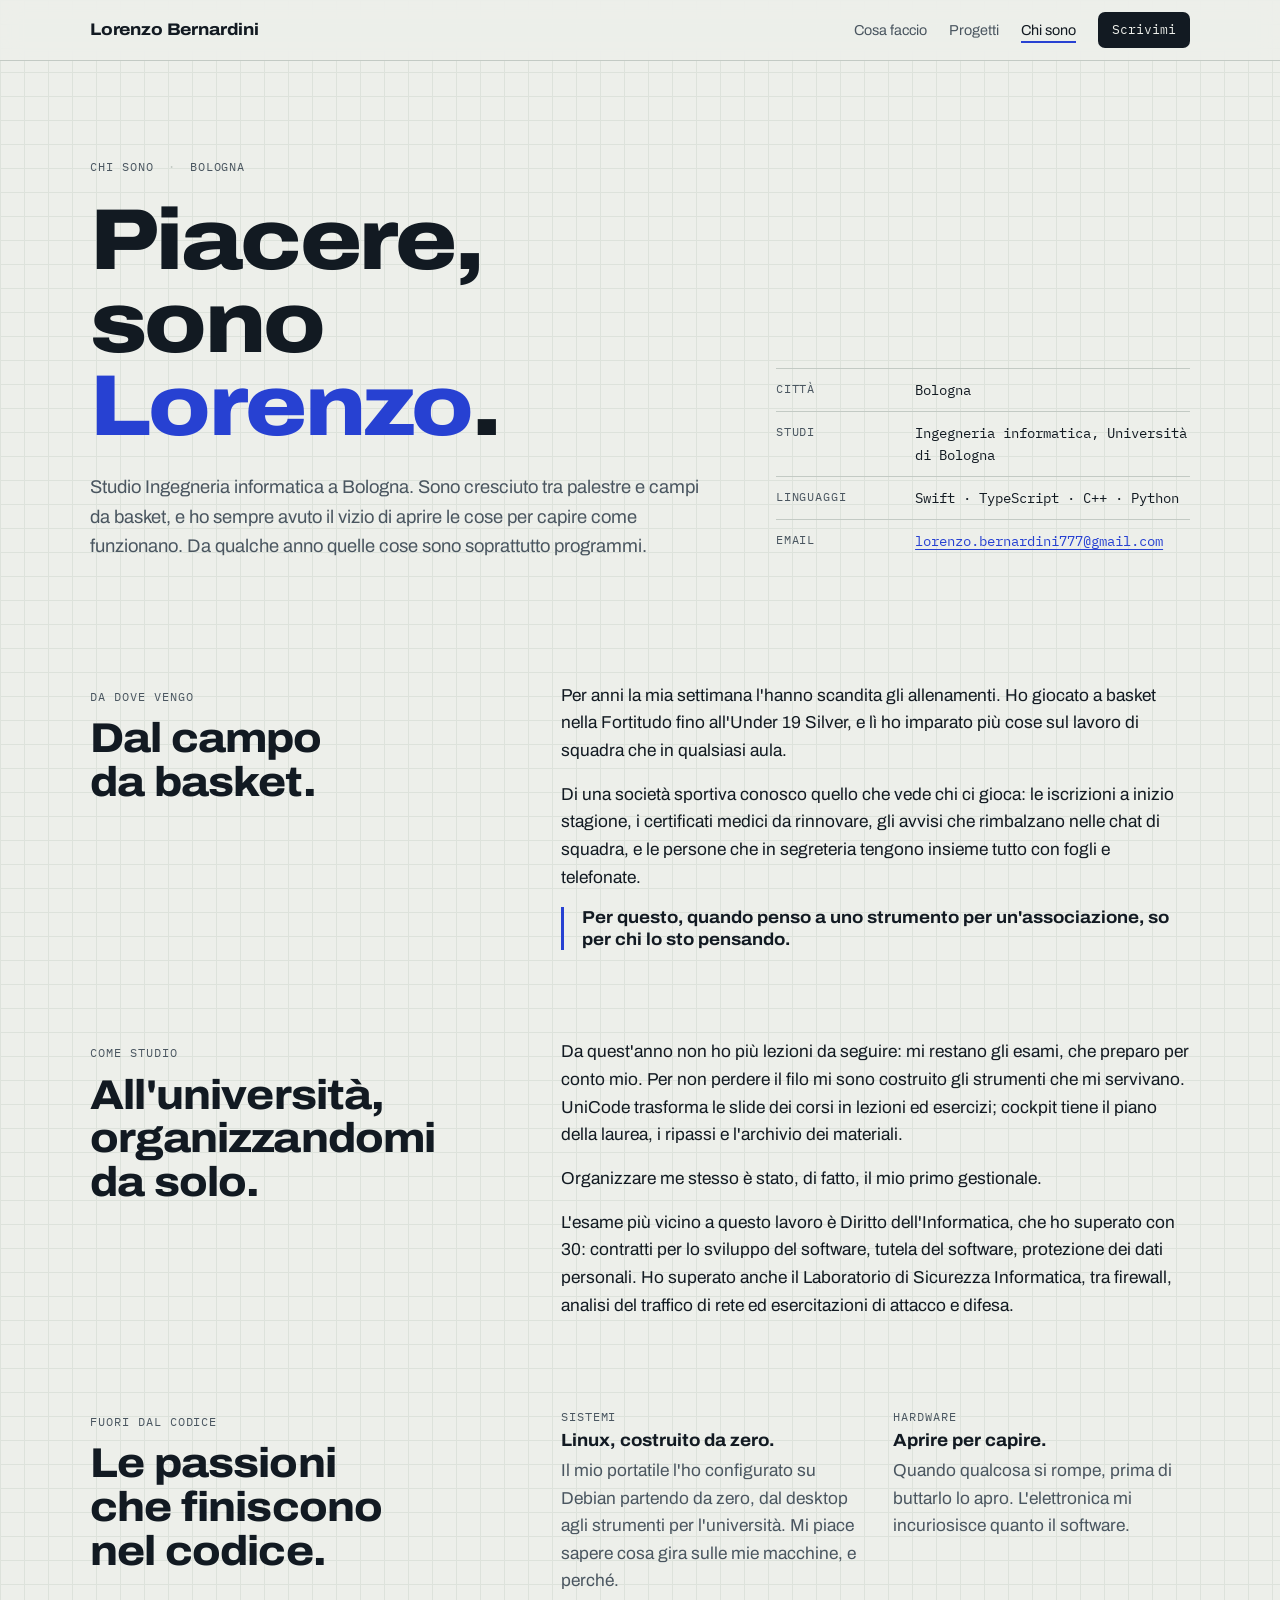
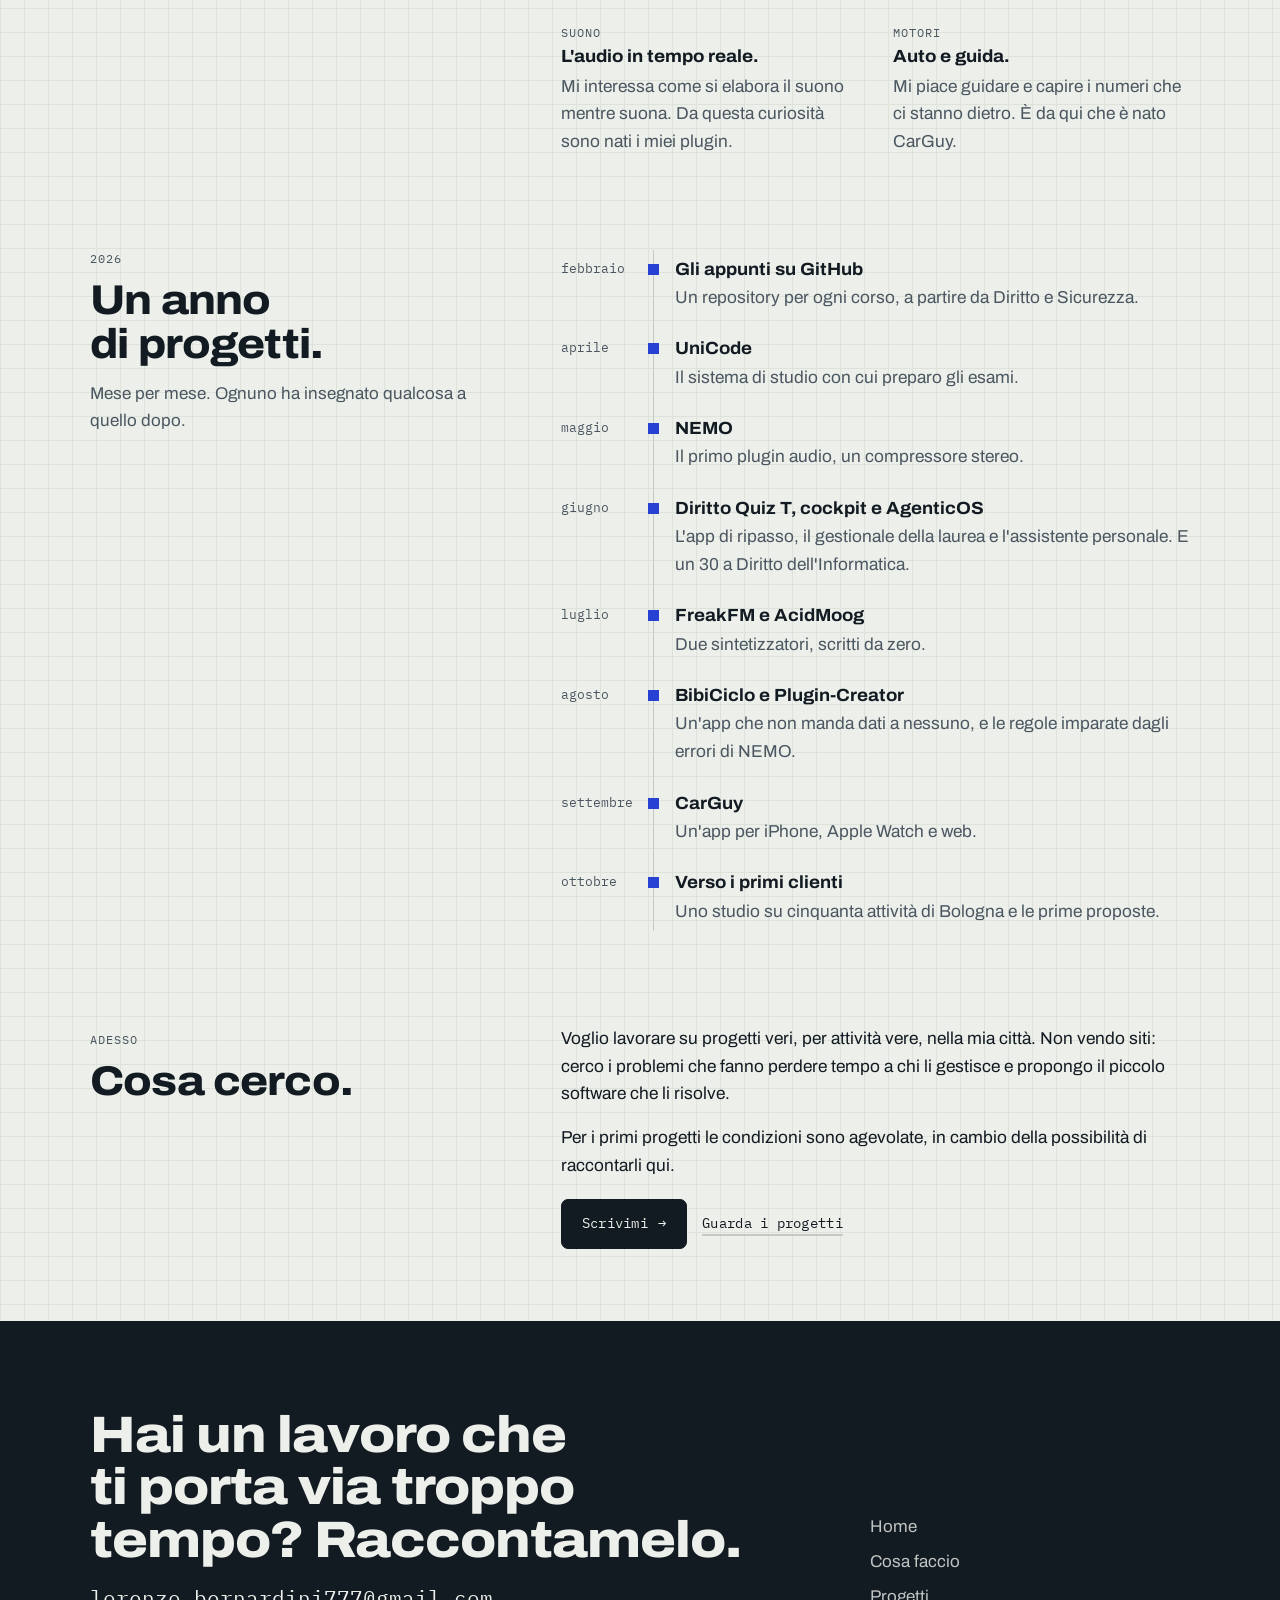
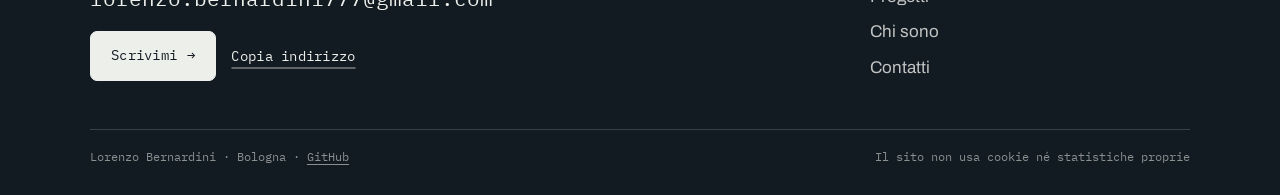
==== commit 7d62fef4: "Revisione: testi onesti, periodi coerenti, home sulle scadenze, rifiniture Co-Authored-By: Claude Op" ====
--- a/chisono.html
+++ b/chisono.html
@@ -8,7 +8,7 @@
 <link rel="preconnect" href="https://fonts.googleapis.com">
 <link rel="preconnect" href="https://fonts.gstatic.com" crossorigin>
 <link rel="stylesheet" href="https://fonts.googleapis.com/css2?family=Archivo:wdth,wght@62..125,300..900&family=IBM+Plex+Mono:wght@400;500;600&display=swap">
-<link rel="stylesheet" href="assets/stile.css">
+<link rel="stylesheet" href="assets/stile.css?v=e50b3e5fdf">
 <!-- /HEAD -->
 </head>
 <body>
@@ -50,7 +50,7 @@
       <div class="body rv">
         <p>Per anni la mia settimana l'hanno scandita gli allenamenti. Ho giocato a basket nella Fortitudo fino all'Under 19 Silver, e lì ho imparato più cose sul lavoro di squadra che in qualsiasi aula.</p>
         <p>Di una società sportiva conosco quello che vede chi ci gioca: le iscrizioni a inizio stagione, i certificati medici da rinnovare, gli avvisi che rimbalzano nelle chat di squadra, e le persone che in segreteria tengono insieme tutto con fogli e telefonate.</p>
-        <p class="pull">Quando costruisco qualcosa per un'associazione, so per chi lo sto facendo.</p>
+        <p class="pull">Per questo, quando penso a uno strumento per un'associazione, so per chi lo sto pensando.</p>
       </div>
     </section>
 
@@ -93,12 +93,13 @@
         <div class="timeline-wrap"><span class="fill" id="tl-fill" aria-hidden="true"></span>
         <ol class="timeline" id="timeline">
           <li class="rv"><time>febbraio</time><div><b>Gli appunti su GitHub</b><p>Un repository per ogni corso, a partire da Diritto e Sicurezza.</p></div></li>
-          <li class="rv"><time>maggio</time><div><b>UniCode e NEMO</b><p>Il sistema di studio e il primo plugin audio.</p></div></li>
-          <li class="rv"><time>giugno</time><div><b>Diritto Quiz T, poi l'esame</b><p>Un'app di ripasso a quiz, e un 30 a Diritto dell'Informatica.</p></div></li>
+          <li class="rv"><time>aprile</time><div><b>UniCode</b><p>Il sistema di studio con cui preparo gli esami.</p></div></li>
+          <li class="rv"><time>maggio</time><div><b>NEMO</b><p>Il primo plugin audio, un compressore stereo.</p></div></li>
+          <li class="rv"><time>giugno</time><div><b>Diritto Quiz T, cockpit e AgenticOS</b><p>L'app di ripasso, il gestionale della laurea e l'assistente personale. E un 30 a Diritto dell'Informatica.</p></div></li>
           <li class="rv"><time>luglio</time><div><b>FreakFM e AcidMoog</b><p>Due sintetizzatori, scritti da zero.</p></div></li>
           <li class="rv"><time>agosto</time><div><b>BibiCiclo e Plugin-Creator</b><p>Un'app che non manda dati a nessuno, e le regole imparate dagli errori di NEMO.</p></div></li>
-          <li class="rv"><time>settembre</time><div><b>AgenticOS, cockpit e CarGuy</b><p>L'assistente personale, il gestionale della laurea e un'app per iPhone, Watch e web.</p></div></li>
-          <li class="rv"><time>ottobre</time><div><b>I primi clienti</b><p>Uno studio su cinquanta attività di Bologna e i primi incontri.</p></div></li>
+          <li class="rv"><time>settembre</time><div><b>CarGuy</b><p>Un'app per iPhone, Apple Watch e web.</p></div></li>
+          <li class="rv"><time>ottobre</time><div><b>Verso i primi clienti</b><p>Uno studio su cinquanta attività di Bologna e le prime proposte.</p></div></li>
         </ol></div>
       </div>
     </section>
@@ -136,11 +137,11 @@
         <a href="contatti.html">Contatti</a>
       </nav>
     </div>
-    <div class="foot-bottom"><span>Lorenzo Bernardini · Bologna · <a href="https://github.com/lberna777" target="_blank" rel="noopener">GitHub</a></span><span>Sito in HTML e CSS · nessun cookie, nessuna statistica</span></div>
+    <div class="foot-bottom"><span>Lorenzo Bernardini · Bologna · <a href="https://github.com/lberna777" target="_blank" rel="noopener">GitHub</a></span><span>Il sito non usa cookie né statistiche proprie</span></div>
   </div>
 </footer>
 
-<script src="assets/sito.js"></script>
+<script src="assets/sito.js?v=a722e6f9f8"></script>
 <!-- /BODY -->
 </body>
 </html>
--- a/assets/stile.css
+++ b/assets/stile.css
@@ -802,3 +802,23 @@
 .mailbox, .mailbox.light { border: 0; padding: 0; background: transparent; }
 .plate .phone img { max-height: none; width: 100%; }
 .interests div { align-content: start; }
+
+/* Home: spazi verticali ridotti di circa un terzo */
+.home .home-hero { padding-block: clamp(28px, 4.6vw, 58px) clamp(28px, 4vw, 48px); }
+.home section.block { padding-block: clamp(43px, 6.7vw, 80px); }
+.home section.block.tight { padding-block: clamp(27px, 4vw, 48px); }
+
+/* «Due parole»: senza foto il testo si dispone su due colonne proporzionate */
+.note-text { display: grid; gap: 0; }
+.note-body p + p { margin-top: 14px; }
+.note:not(:has(.foto)) { grid-template-columns: minmax(0, 1fr); max-width: none; }
+.note:not(:has(.foto)) .note-text { grid-template-columns: minmax(0, .9fr) minmax(0, 1.1fr); gap: clamp(20px, 5vw, 64px); align-items: start; }
+.note:not(:has(.foto)) .note-text h2 { margin-bottom: 0; }
+.note:not(:has(.foto)) .note-body { max-width: 38rem; }
+@media (max-width: 860px) { .note:not(:has(.foto)) .note-text { grid-template-columns: minmax(0, 1fr); } }
+
+/* Telefono: il pulsante secondario torna un pulsante, accanto al principale */
+@media (max-width: 480px) {
+  .cta { gap: 10px; }
+  main .cta .btn:not(.primary) { border: 1.5px solid var(--rule); text-decoration: none; padding: 12px 18px; }
+}
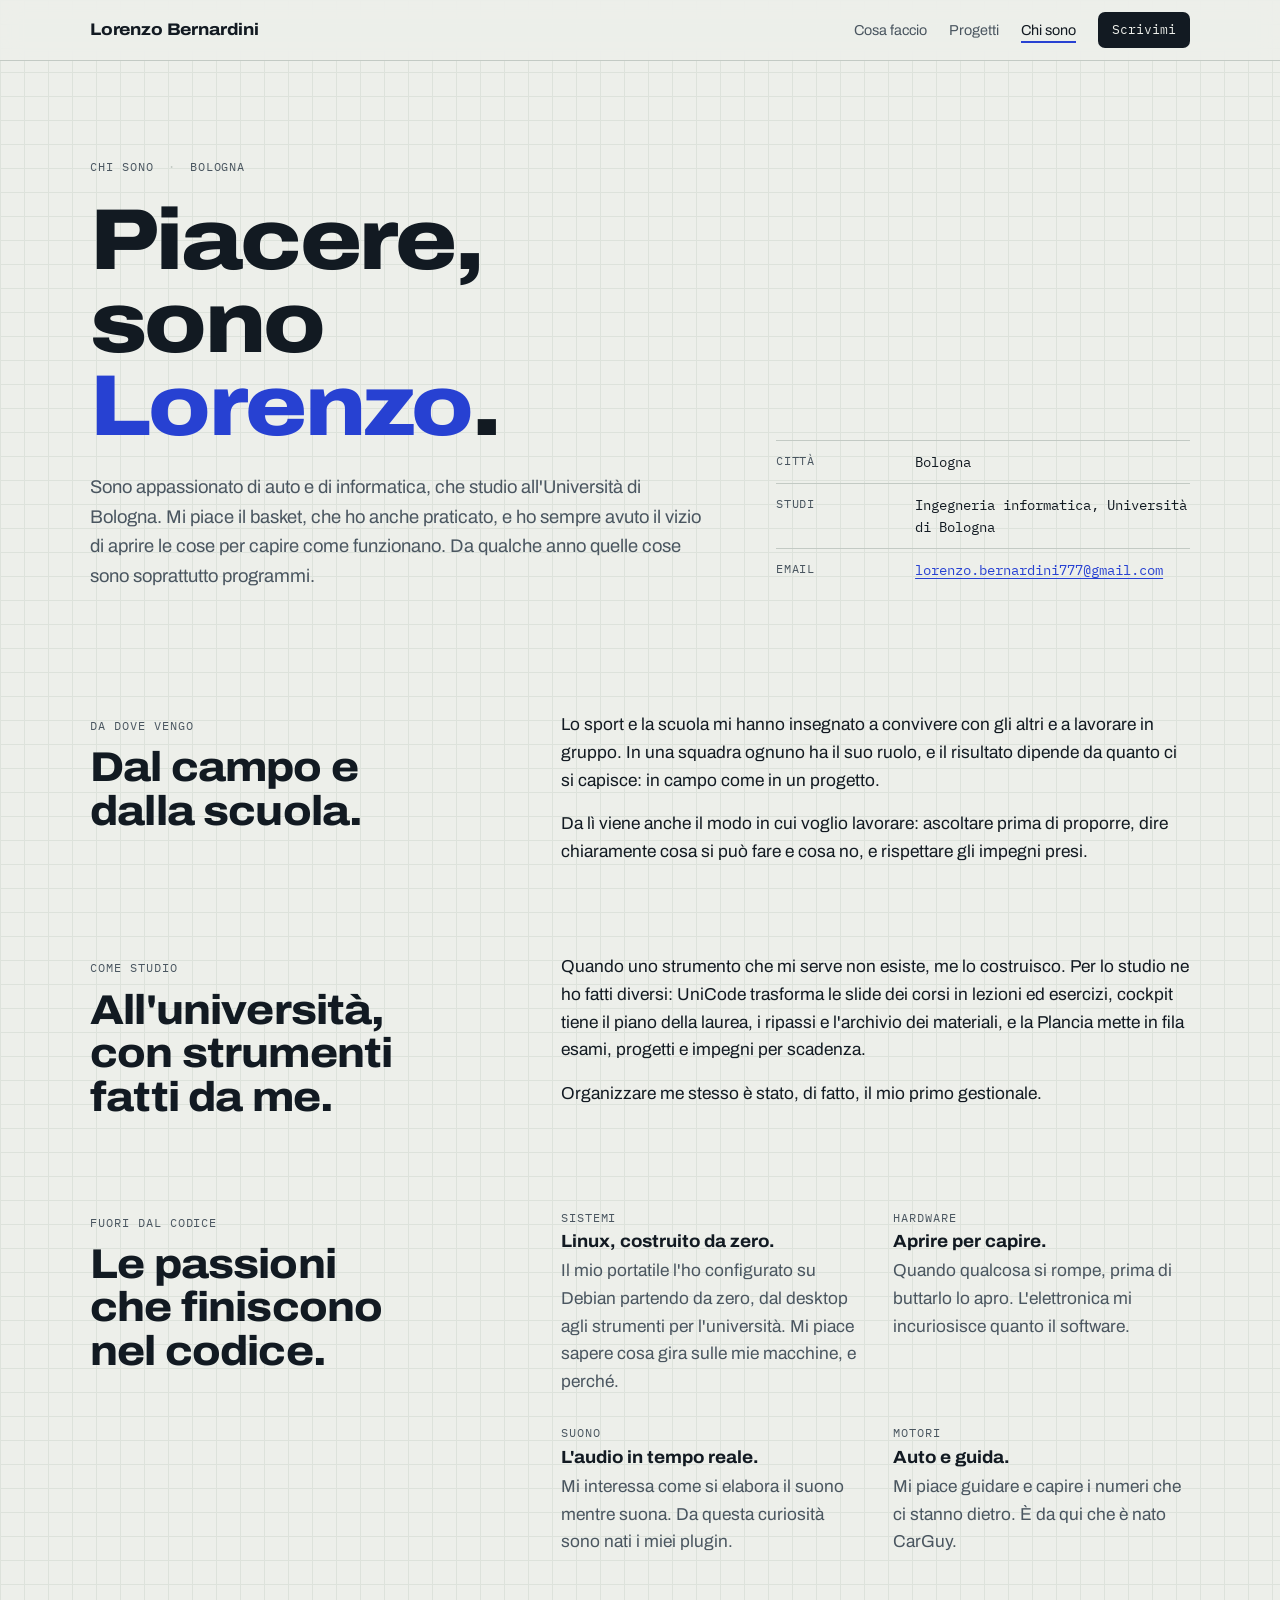
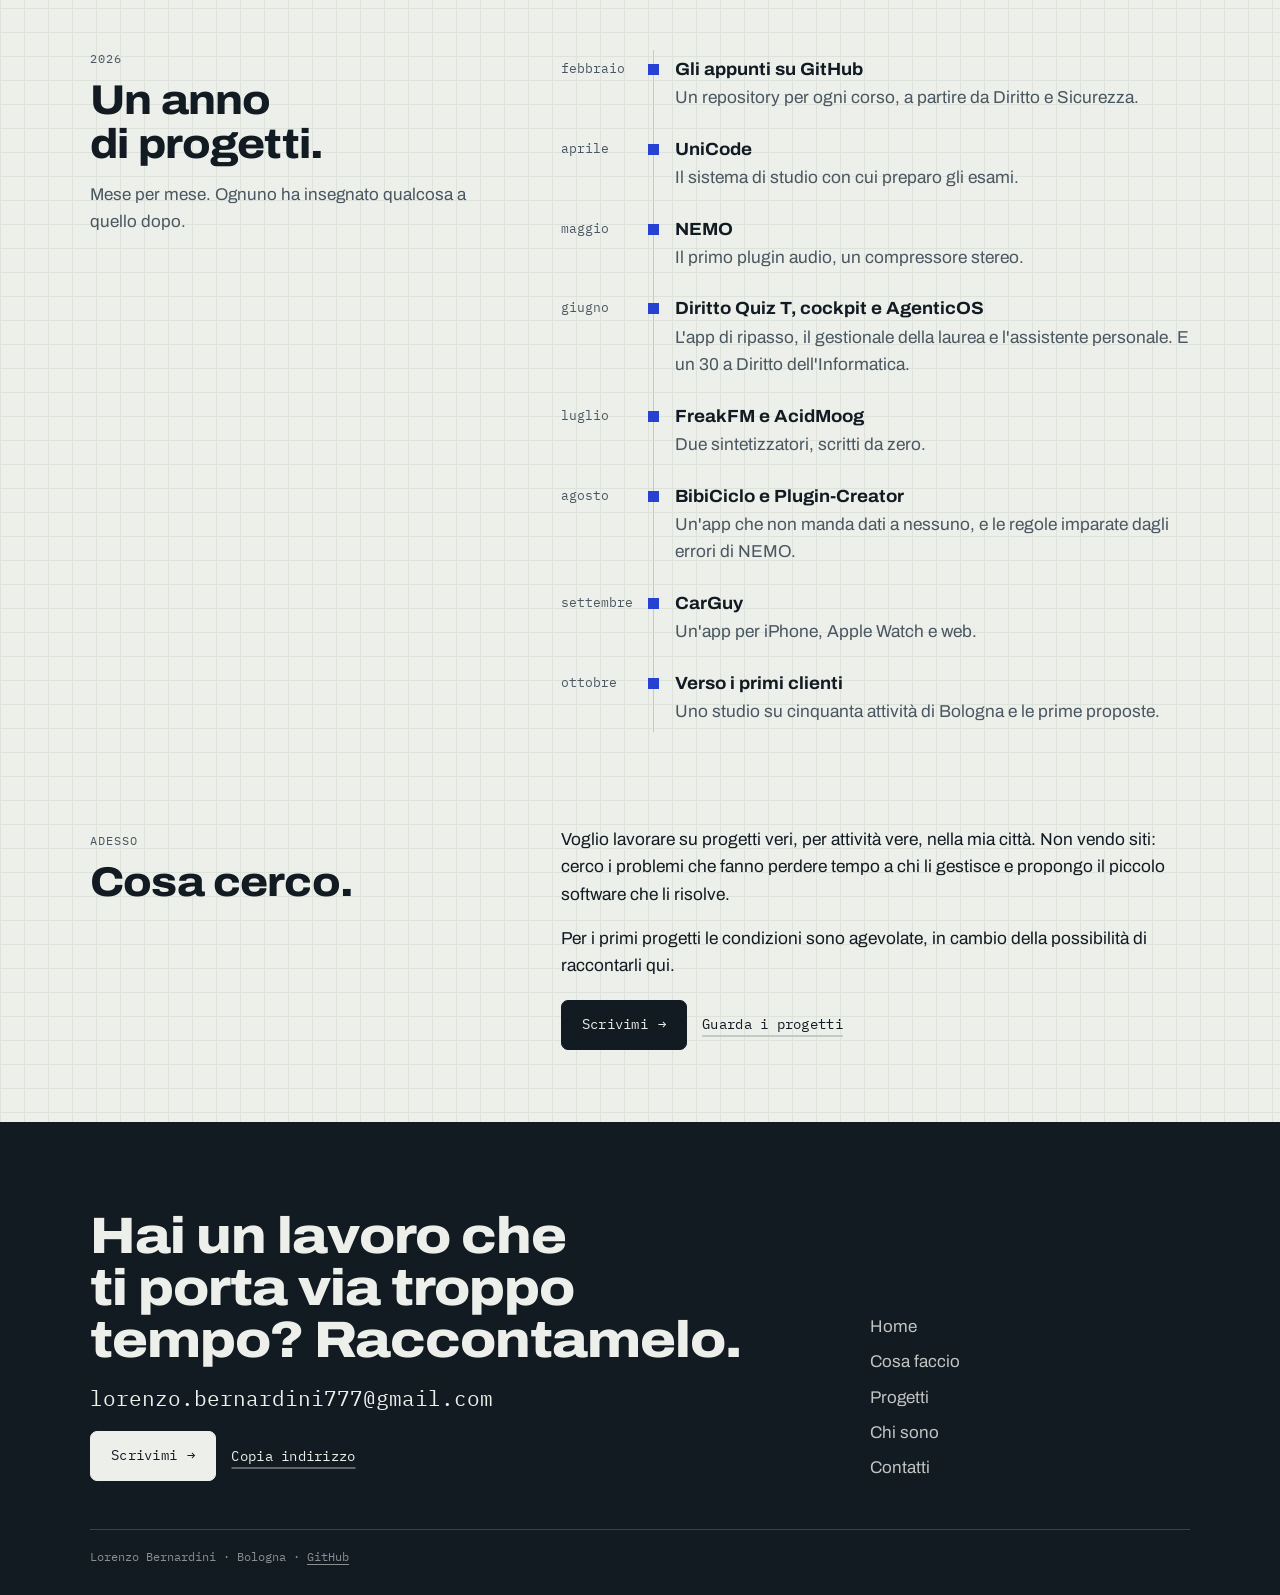
==== commit c0403483: "Home e Chi sono rivisti, Plancia tra i progetti - Home: tolte le etichette sopra il titolo, grassett" ====
--- a/chisono.html
+++ b/chisono.html
@@ -3,7 +3,7 @@
 <head>
 <meta charset="utf-8">
 <meta name="viewport" content="width=device-width, initial-scale=1, viewport-fit=cover">
-<meta name="description" content="Chi è Lorenzo Bernardini: studente di Ingegneria informatica a Bologna, cresciuto sui campi da basket, appassionato di sistemi e tecnologia.">
+<meta name="description" content="Chi è Lorenzo Bernardini: studente di Ingegneria informatica a Bologna, appassionato di auto, informatica e basket.">
 <title>Chi sono · Lorenzo Bernardini</title>
 <link rel="preconnect" href="https://fonts.googleapis.com">
 <link rel="preconnect" href="https://fonts.gstatic.com" crossorigin>
@@ -29,13 +29,12 @@
     <div>
       <div class="eyebrow label"><span>Chi sono</span><span>Bologna</span></div>
       <h1 id="titolo">Piacere, sono <em style="font-style:normal;color:var(--accent)">Lorenzo</em>.</h1>
-      <p class="lede">Studio Ingegneria informatica a Bologna. Sono cresciuto tra palestre e campi da basket, e ho sempre avuto il vizio di aprire le cose per capire come funzionano. Da qualche anno quelle cose sono soprattutto programmi.</p>
+      <p class="lede">Sono appassionato di auto e di informatica, che studio all'Università di Bologna. Mi piace il basket, che ho anche praticato, e ho sempre avuto il vizio di aprire le cose per capire come funzionano. Da qualche anno quelle cose sono soprattutto programmi.</p>
     </div>
     <div class="scheda rv">
       <div class="head"><span class="label">In breve</span></div>
       <div><span class="label">Città</span><span class="v">Bologna</span></div>
       <div><span class="label">Studi</span><span class="v">Ingegneria informatica, Università di Bologna</span></div>
-      <div><span class="label">Linguaggi</span><span class="v">Swift · TypeScript · C++ · Python</span></div>
       <div><span class="label">Email</span><span class="v"><a href="contatti.html">lorenzo.bernardini777@gmail.com</a></span></div>
     </div>
   </section>
@@ -44,27 +43,24 @@
     <section class="chapter">
       <div class="rv">
         <span class="label">Da dove vengo</span>
-        <h2>Dal campo da basket.</h2>
+        <h2>Dal campo e dalla scuola.</h2>
         <figure class="foto r43"><img src="img/foto/campo.jpg" alt="Lorenzo su un campo da basket" onerror="this.closest('figure').remove()"></figure>
       </div>
       <div class="body rv">
-        <p>Per anni la mia settimana l'hanno scandita gli allenamenti. Ho giocato a basket nella Fortitudo fino all'Under 19 Silver, e lì ho imparato più cose sul lavoro di squadra che in qualsiasi aula.</p>
-        <p>Di una società sportiva conosco quello che vede chi ci gioca: le iscrizioni a inizio stagione, i certificati medici da rinnovare, gli avvisi che rimbalzano nelle chat di squadra, e le persone che in segreteria tengono insieme tutto con fogli e telefonate.</p>
-        <p class="pull">Per questo, quando penso a uno strumento per un'associazione, so per chi lo sto pensando.</p>
+        <p>Lo sport e la scuola mi hanno insegnato a convivere con gli altri e a lavorare in gruppo. In una squadra ognuno ha il suo ruolo, e il risultato dipende da quanto ci si capisce: in campo come in un progetto.</p>
+        <p>Da lì viene anche il modo in cui voglio lavorare: ascoltare prima di proporre, dire chiaramente cosa si può fare e cosa no, e rispettare gli impegni presi.</p>
       </div>
     </section>
 
     <section class="chapter">
       <div class="rv">
         <span class="label">Come studio</span>
-        <h2>All'università, organizzandomi da solo.</h2>
+        <h2>All'università, con strumenti fatti da me.</h2>
         <figure class="foto r43"><img src="img/foto/al-computer.jpg" alt="Lorenzo al computer" onerror="this.closest('figure').remove()"></figure>
       </div>
       <div class="body rv">
-        <p>Da quest'anno non ho più lezioni da seguire: mi restano gli esami, che preparo per conto mio. Per non perdere il filo mi sono costruito gli strumenti che mi servivano. UniCode trasforma le slide dei corsi in lezioni ed esercizi; cockpit tiene il piano della laurea, i ripassi e l'archivio dei materiali.</p>
-        <p>Organizzare me stesso è stato, di fatto, il mio primo gestionale.</p>
-        <p>L'esame più vicino a questo lavoro è Diritto dell'Informatica, che ho superato con 30: contratti per lo sviluppo del software, tutela del software, protezione dei dati personali. Ho superato anche il Laboratorio di Sicurezza Informatica, tra firewall, analisi del traffico di rete ed esercitazioni di attacco e difesa.</p>
-      </div>
+        <p>Quando uno strumento che mi serve non esiste, me lo costruisco. Per lo studio ne ho fatti diversi: UniCode trasforma le slide dei corsi in lezioni ed esercizi, cockpit tiene il piano della laurea, i ripassi e l'archivio dei materiali, e la Plancia mette in fila esami, progetti e impegni per scadenza.</p>
+        <p>Organizzare me stesso è stato, di fatto, il mio primo gestionale.</p>      </div>
     </section>
 
     <section class="chapter">
@@ -137,7 +133,7 @@
         <a href="contatti.html">Contatti</a>
       </nav>
     </div>
-    <div class="foot-bottom"><span>Lorenzo Bernardini · Bologna · <a href="https://github.com/lberna777" target="_blank" rel="noopener">GitHub</a></span><span>Il sito non usa cookie né statistiche proprie</span></div>
+    <div class="foot-bottom"><span>Lorenzo Bernardini · Bologna · <a href="https://github.com/lberna777" target="_blank" rel="noopener">GitHub</a></span></div>
   </div>
 </footer>
 
--- a/assets/stile.css
+++ b/assets/stile.css
@@ -822,3 +822,20 @@
   .cta { gap: 10px; }
   main .cta .btn:not(.primary) { border: 1.5px solid var(--rule); text-decoration: none; padding: 12px 18px; }
 }
+
+/* Carosello: frecce per scorrere a mano */
+.vt-arr { position: absolute; top: 50%; z-index: 3; width: 40px; height: 40px; margin-top: -20px;
+  display: grid; place-items: center; border: 1px solid var(--rule); border-radius: 50%;
+  background: color-mix(in srgb, var(--sheet) 88%, transparent); color: var(--ink);
+  font: 600 16px/1 var(--font-display, inherit); cursor: pointer;
+  opacity: .75; transition: opacity .2s, transform .2s var(--ease), background .2s; }
+.vt-arr.prev { left: 12px; } .vt-arr.next { right: 12px; }
+.vetrina:hover .vt-arr, .vt-arr:focus-visible { opacity: 1; }
+.vt-arr:hover { background: var(--sheet); transform: scale(1.06); }
+.vt-arr:focus-visible { outline: 2px solid var(--accent); outline-offset: 2px; }
+@media (hover: none) { .vt-arr { opacity: .9; } }
+
+/* Home, «Alcuni lavori»: la funzione è il titolo della scheda */
+.home .card-body .label { font-family: var(--font-display); font-size: 1.5rem; font-weight: 800;
+  font-variation-settings: "wdth" 108; letter-spacing: 0; text-transform: none; color: var(--ink); line-height: 1.15; }
+.home .card-body h3 { font-size: 1.05rem; color: var(--accent); }
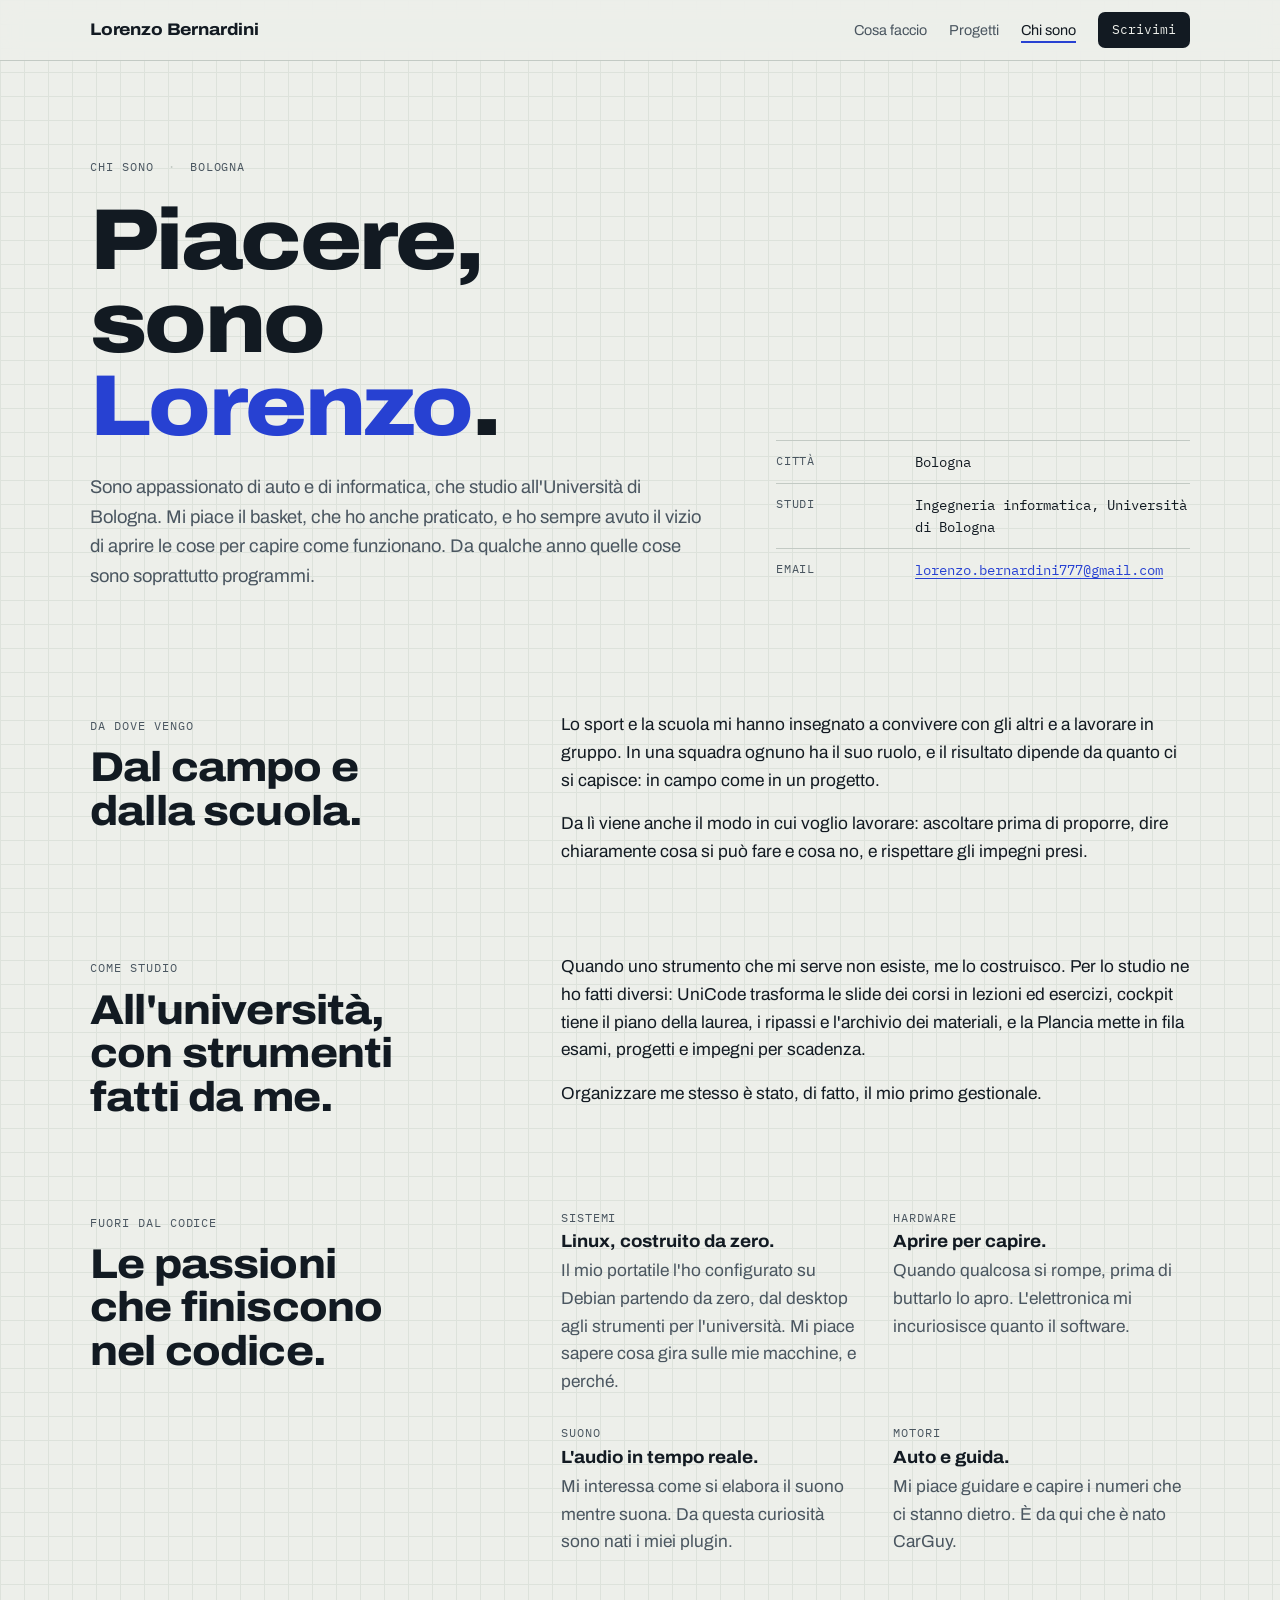
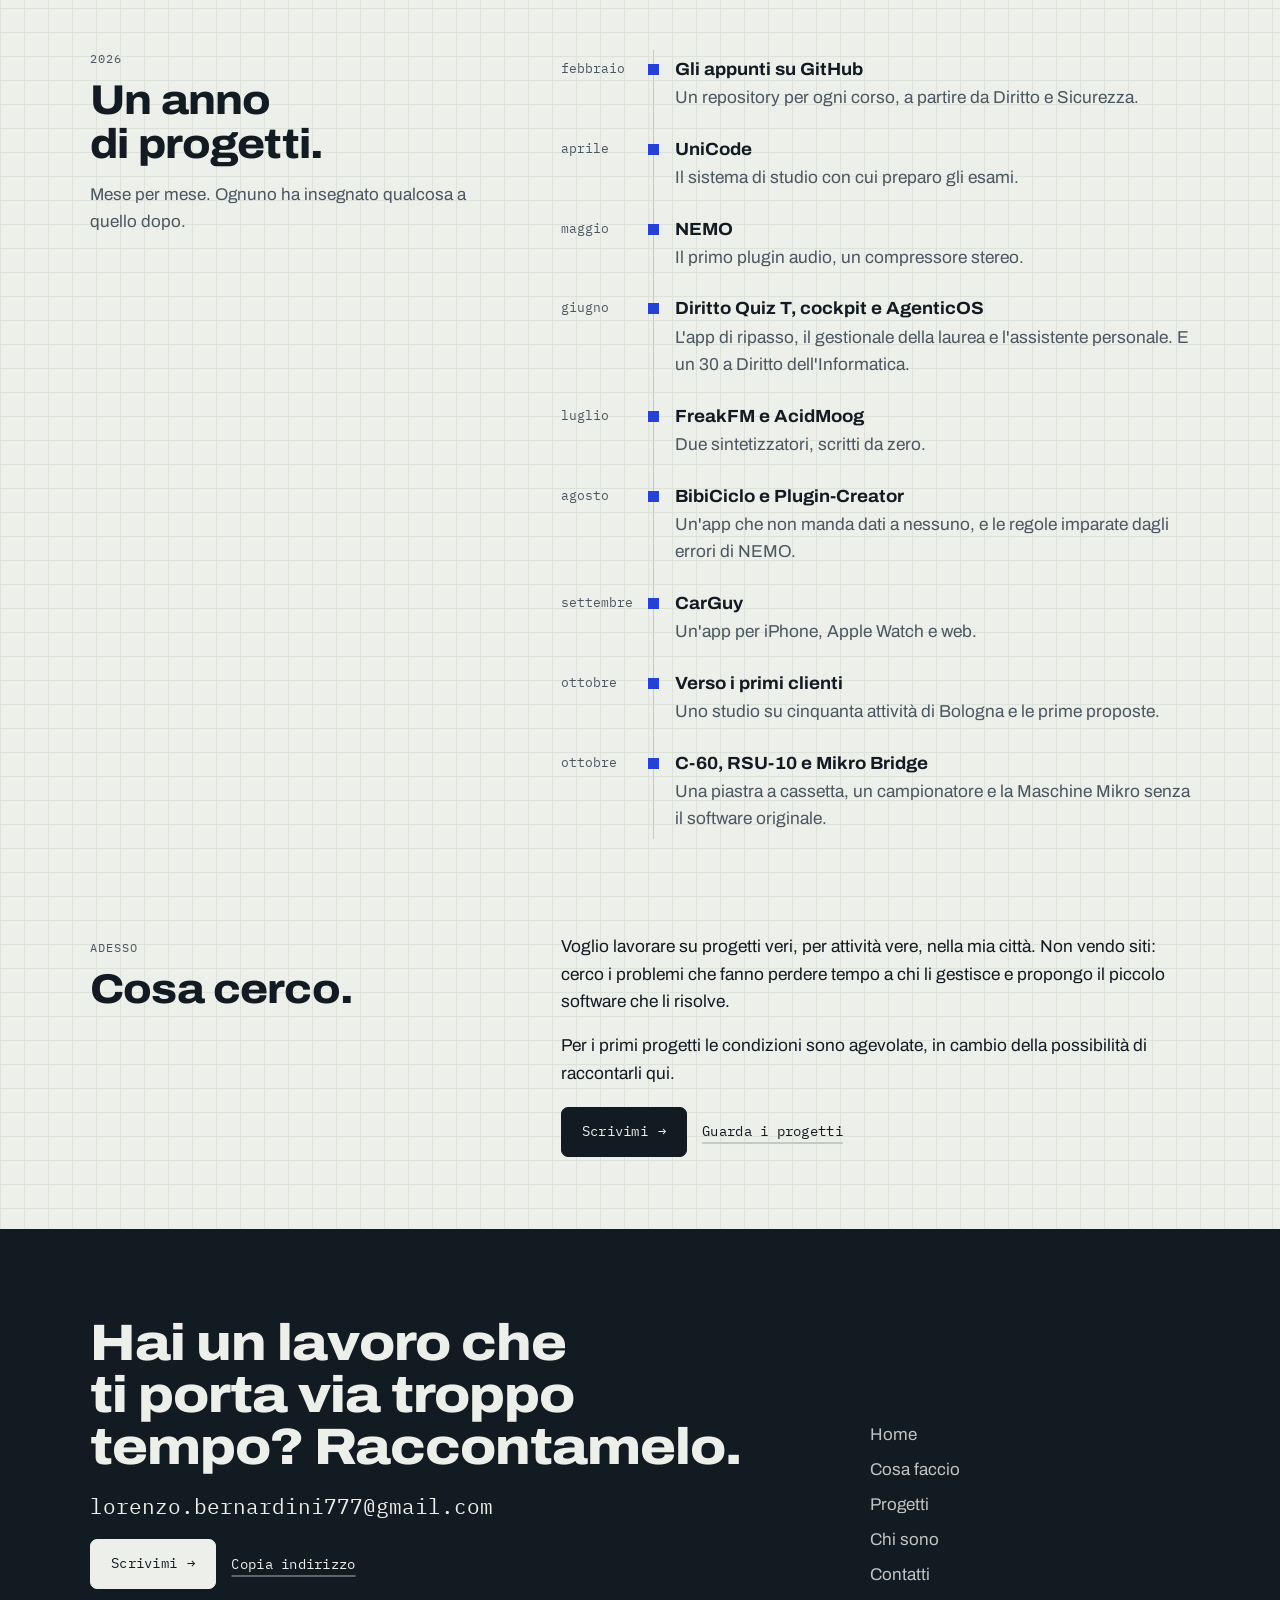
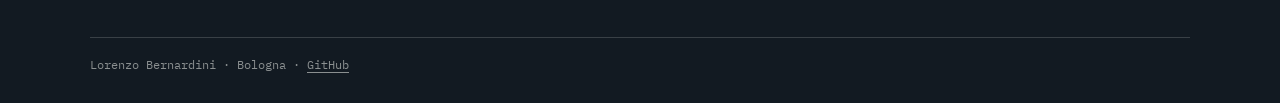
==== commit 11aea3d1: "Plugin audio: C-60, RSU-10 e Mikro Bridge, con le schermate Co-Authored-By: Claude Opus 5.5 <noreply" ====
--- a/chisono.html
+++ b/chisono.html
@@ -96,6 +96,7 @@
           <li class="rv"><time>agosto</time><div><b>BibiCiclo e Plugin-Creator</b><p>Un'app che non manda dati a nessuno, e le regole imparate dagli errori di NEMO.</p></div></li>
           <li class="rv"><time>settembre</time><div><b>CarGuy</b><p>Un'app per iPhone, Apple Watch e web.</p></div></li>
           <li class="rv"><time>ottobre</time><div><b>Verso i primi clienti</b><p>Uno studio su cinquanta attività di Bologna e le prime proposte.</p></div></li>
+          <li class="rv"><time>ottobre</time><div><b>C-60, RSU-10 e Mikro Bridge</b><p>Una piastra a cassetta, un campionatore e la Maschine Mikro senza il software originale.</p></div></li>
         </ol></div>
       </div>
     </section>
